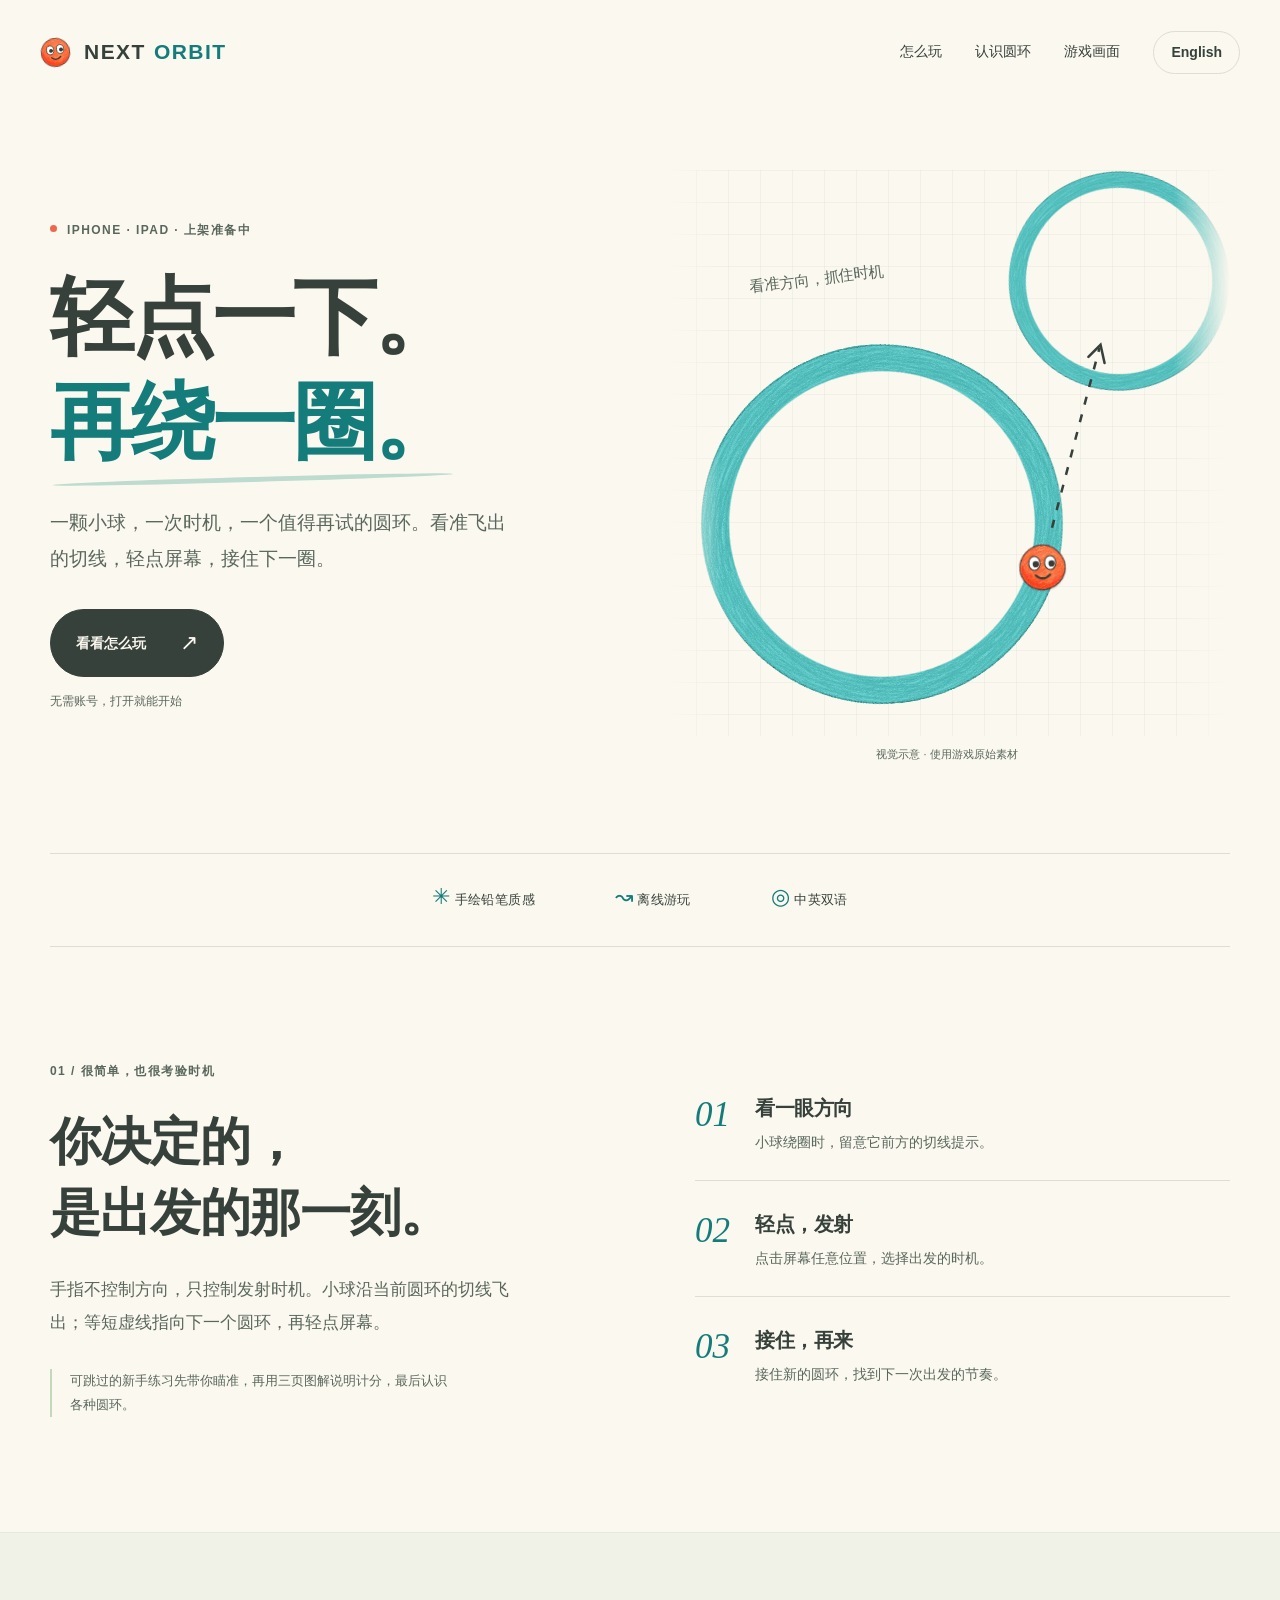
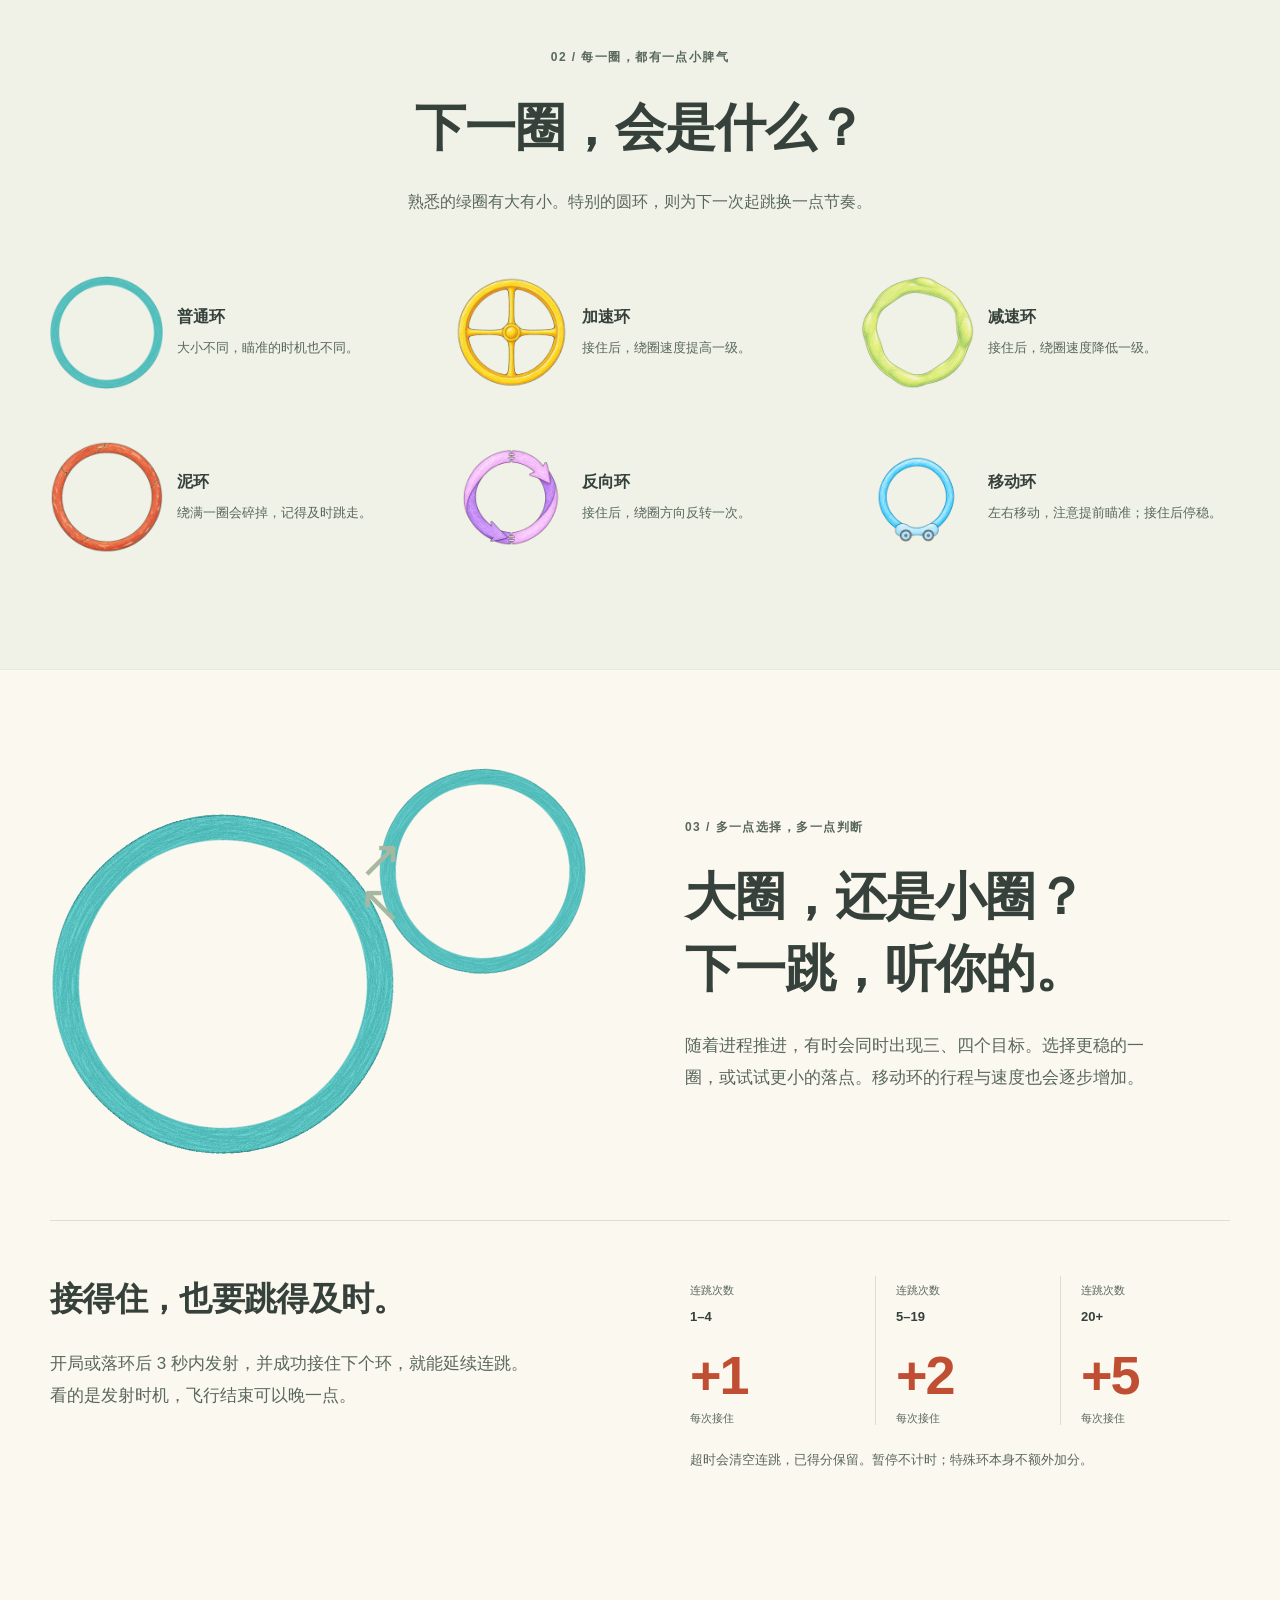
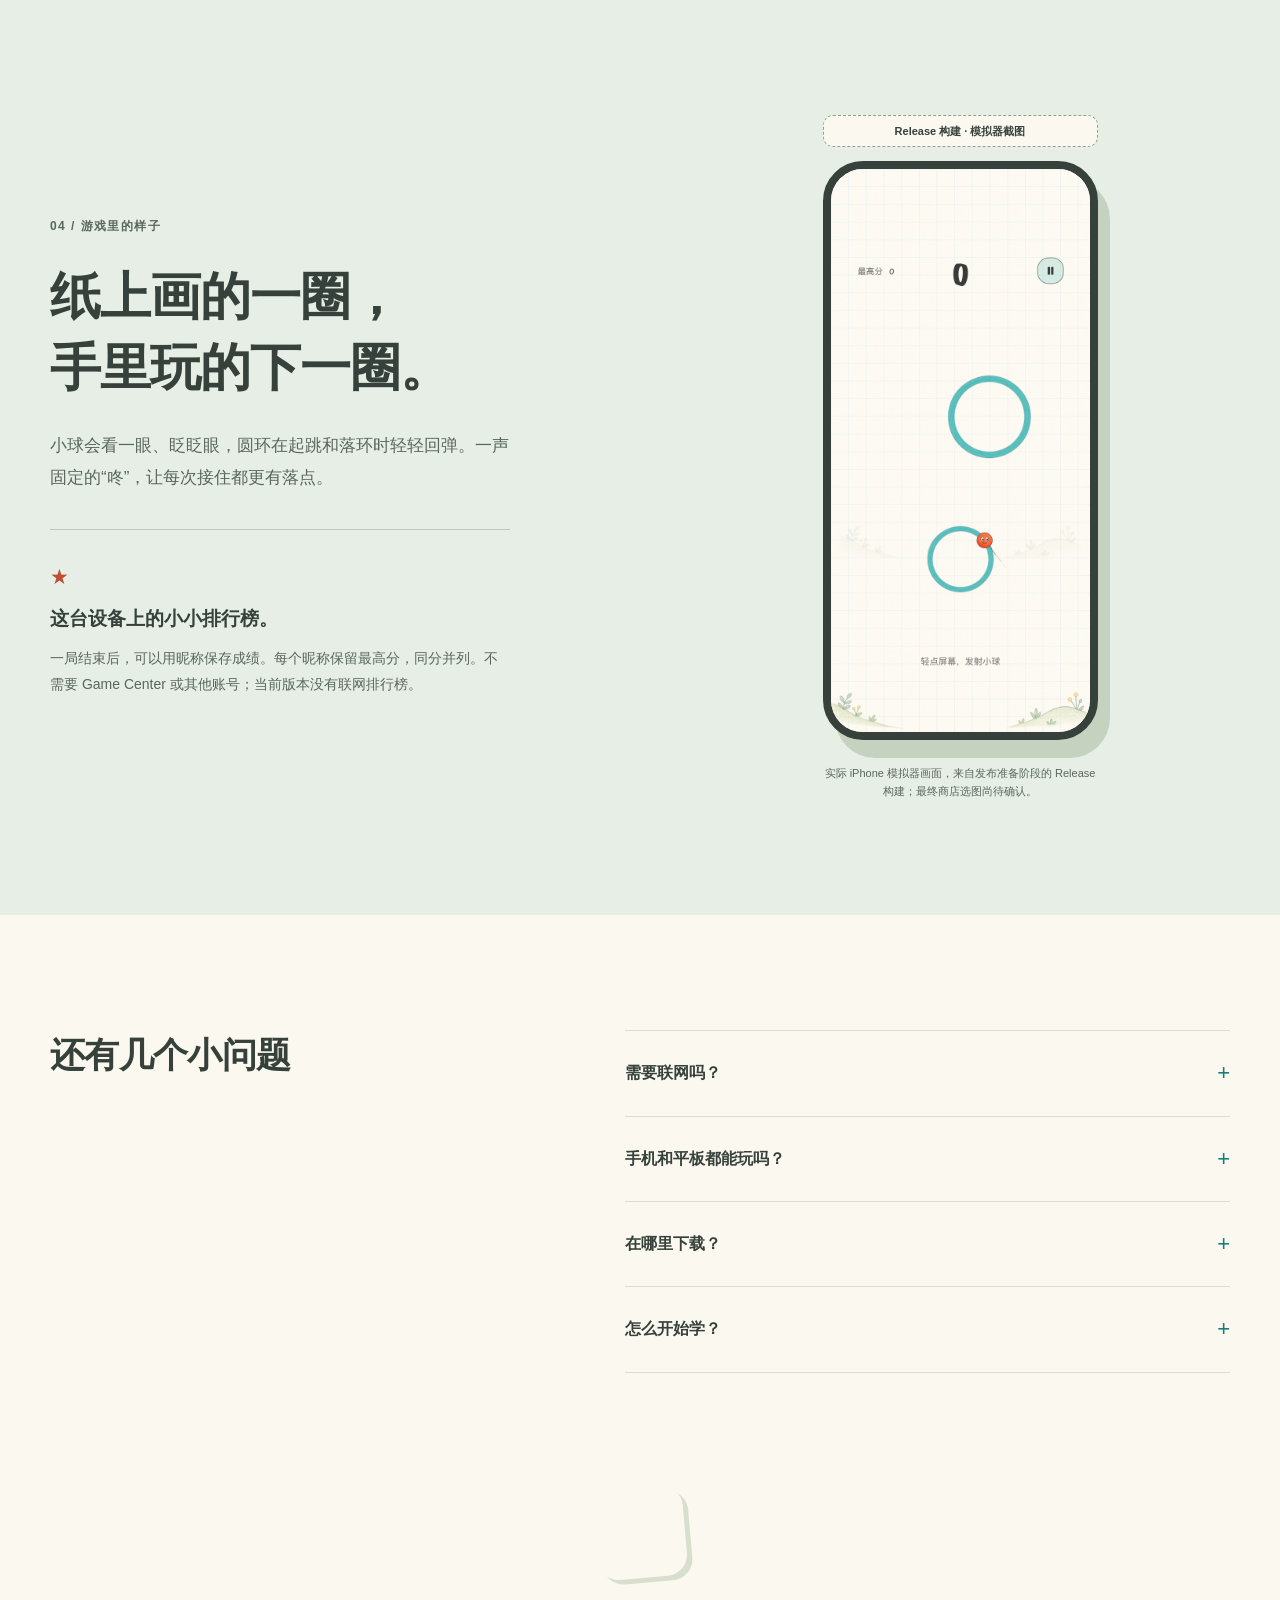
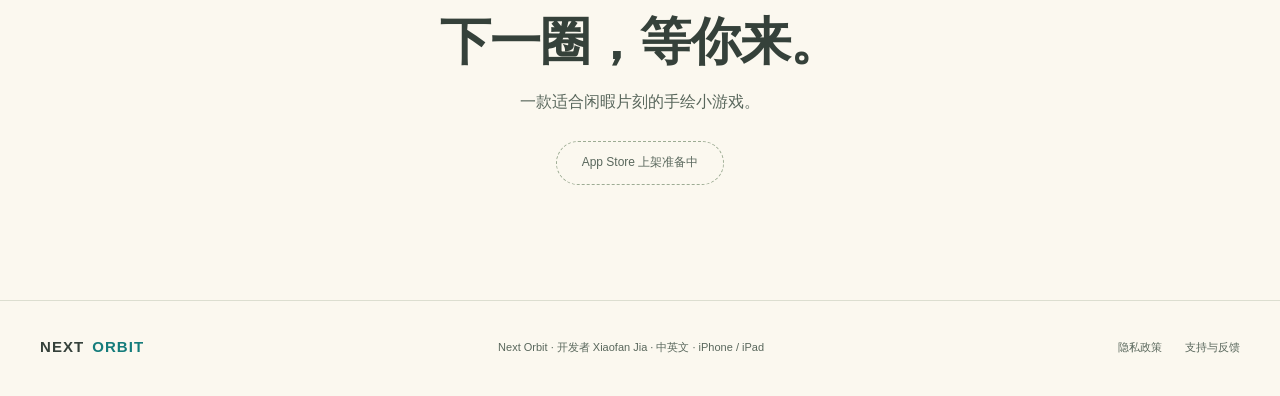
==== index.html @ 5561c043 "Publish Next Orbit website, privacy policy, and support" ====
<!doctype html><html lang="zh-Hans"><head><meta charset="utf-8"><meta name="viewport" content="width=device-width,initial-scale=1"><meta name="description" content="Next Orbit 是一款 iPhone 与 iPad 上的手绘圆环跳跃游戏。看准切线，轻点发射，挑战自己的本地纪录。"><meta name="color-scheme" content="light"><meta http-equiv="Content-Security-Policy" content="default-src 'self'; img-src 'self' data:; style-src 'self'; script-src 'self'; connect-src 'none'; object-src 'none'; base-uri 'none'; form-action 'none'"><title>Next Orbit · 轻点一下，再绕一圈</title><link rel="icon" href="assets/web/favicon.png"><link rel="stylesheet" href="style.css"><link rel="alternate" hreflang="zh-Hans" href="index.html"><link rel="alternate" hreflang="en" href="en.html"></head><body><a class="skip" href="#main">跳到正文</a><header class="site-header"><a class="brand" href="index.html" aria-label="Next Orbit"><span class="brand-dot"><img src="assets/web/ball-body.png" alt=""><img src="assets/face-calm.svg" alt=""></span>NEXT <span>ORBIT</span></a><nav aria-label="主导航"><a href="#how">怎么玩</a><a href="#rings">认识圆环</a><a href="#screens">游戏画面</a><a class="language" href="en.html" lang="en">English</a></nav></header><main id="main"><section class="hero wrap"><div class="hero-copy"><p class="eyebrow"><i></i>iPhone · iPad · 上架准备中</p><h1>轻点一下。<br><span>再绕一圈。</span></h1><p class="lead">一颗小球，一次时机，一个值得再试的圆环。看准飞出的切线，轻点屏幕，接住下一圈。</p><a class="button" href="#how">看看怎么玩<span aria-hidden="true">↗</span></a><p class="small-note">无需账号，打开就能开始</p></div><figure class="hero-art"><div class="hero-art-drawing"><img class="hero-ring" src="assets/web/ring-green.png" alt="" width="360" height="360"><img class="next-ring" src="assets/web/ring-green.png" alt="" width="220" height="220"><svg viewBox="0 0 560 560" aria-hidden="true"><path d="M384 354 L431 176" fill="none" stroke="#36413c" stroke-width="2.5" stroke-dasharray="8 10"/><path d="M420 185 L432 173 L436 191" fill="none" stroke="#36413c" stroke-width="2.5" stroke-linecap="round"/></svg><span class="hero-ball"><img src="assets/web/ball-body.png" alt=""><img src="assets/face-calm.svg" alt=""></span><span class="pencil-note">看准方向，抓住时机</span></div><figcaption>视觉示意 · 使用游戏原始素材</figcaption></figure></section><div class="trait-strip wrap"><span>✳ 手绘铅笔质感</span><span>↝ 离线游玩</span><span>◎ 中英双语</span></div><section id="how" class="how section wrap"><div><p class="eyebrow">01 / 很简单，也很考验时机</p><h2>你决定的，<br>是出发的那一刻。</h2><p class="body-copy">手指不控制方向，只控制发射时机。小球沿当前圆环的切线飞出；等短虚线指向下一个圆环，再轻点屏幕。</p><p class="muted">可跳过的新手练习先带你瞄准，再用三页图解说明计分，最后认识各种圆环。</p></div><ol class="steps"><li><span>01</span><div><h3>看一眼方向</h3><p>小球绕圈时，留意它前方的切线提示。</p></div></li><li><span>02</span><div><h3>轻点，发射</h3><p>点击屏幕任意位置，选择出发的时机。</p></div></li><li><span>03</span><div><h3>接住，再来</h3><p>接住新的圆环，找到下一次出发的节奏。</p></div></li></ol></section><section id="rings" class="rings section"><div class="wrap"><p class="eyebrow">02 / 每一圈，都有一点小脾气</p><h2>下一圈，会是什么？</h2><p class="section-intro">熟悉的绿圈有大有小。特别的圆环，则为下一次起跳换一点节奏。</p><div class="ring-grid"><article class="ring-card"><img src="assets/web/ring-green.png" alt="" width="150" height="150" loading="lazy"><div><h3>普通环</h3><p>大小不同，瞄准的时机也不同。</p></div></article><article class="ring-card"><img src="assets/web/ring-accelerate.png" alt="" width="150" height="150" loading="lazy"><div><h3>加速环</h3><p>接住后，绕圈速度提高一级。</p></div></article><article class="ring-card"><img src="assets/web/ring-slow.png" alt="" width="150" height="150" loading="lazy"><div><h3>减速环</h3><p>接住后，绕圈速度降低一级。</p></div></article><article class="ring-card"><img src="assets/web/ring-clay.png" alt="" width="150" height="150" loading="lazy"><div><h3>泥环</h3><p>绕满一圈会碎掉，记得及时跳走。</p></div></article><article class="ring-card"><img src="assets/web/ring-reverse.png" alt="" width="150" height="150" loading="lazy"><div><h3>反向环</h3><p>接住后，绕圈方向反转一次。</p></div></article><article class="ring-card"><img src="assets/web/ring-moving.png" alt="" width="150" height="150" loading="lazy"><div><h3>移动环</h3><p>左右移动，注意提前瞄准；接住后停稳。</p></div></article></div></div></section><section class="choices section wrap"><div class="choice-art" aria-hidden="true"><img class="choice-large" src="assets/web/ring-green.png" alt="" loading="lazy"><img class="choice-small" src="assets/web/ring-green.png" alt="" loading="lazy"><span class="choice-scribble">↗<br>↖</span></div><div><p class="eyebrow">03 / 多一点选择，多一点判断</p><h2>大圈，还是小圈？<br>下一跳，听你的。</h2><p class="body-copy">随着进程推进，有时会同时出现三、四个目标。选择更稳的一圈，或试试更小的落点。移动环的行程与速度也会逐步增加。</p></div></section><section class="score section wrap"><div><h2>接得住，也要跳得及时。</h2><p class="body-copy">开局或落环后 3 秒内发射，并成功接住下个环，就能延续连跳。看的是发射时机，飞行结束可以晚一点。</p></div><div><div class="score-table"><div><span>连跳次数<b class="combo-range">1–4</b></span><strong>+1<small>每次接住</small></strong></div><div><span>连跳次数<b class="combo-range">5–19</b></span><strong>+2<small>每次接住</small></strong></div><div><span>连跳次数<b class="combo-range">20+</b></span><strong>+5<small>每次接住</small></strong></div></div><p class="muted">超时会清空连跳，已得分保留。暂停不计时；特殊环本身不额外加分。</p></div></section><section id="screens" class="screens section"><div class="wrap screen-layout"><div class="screen-copy"><p class="eyebrow">04 / 游戏里的样子</p><h2>纸上画的一圈，<br>手里玩的下一圈。</h2><p class="body-copy">小球会看一眼、眨眨眼，圆环在起跳和落环时轻轻回弹。一声固定的“咚”，让每次接住都更有落点。</p><div class="local-note"><span aria-hidden="true">★</span><h3>这台设备上的小小排行榜。</h3><p>一局结束后，可以用昵称保存成绩。每个昵称保留最高分，同分并列。不需要 Game Center 或其他账号；当前版本没有联网排行榜。</p></div></div><figure class="phone"><span class="screenshot-status">Release 构建 · 模拟器截图</span><img src="assets/web/screen-game-zh-release.png" alt="Next Orbit Release 构建的实际 iPhone 模拟器游戏画面" width="600" height="1304" loading="lazy"><figcaption>实际 iPhone 模拟器画面，来自发布准备阶段的 Release 构建；最终商店选图尚待确认。</figcaption></figure></div></section><section class="faq section wrap"><h2>还有几个小问题</h2><div><details><summary>需要联网吗？<span aria-hidden="true">+</span></summary><p>游戏本身可以离线游玩。当前版本没有账号登录、联网成绩上传或云同步功能。</p></details><details><summary>手机和平板都能玩吗？<span aria-hidden="true">+</span></summary><p>当前支持 iOS / iPadOS 17 及以上的 iPhone 与 iPad。iPhone 使用竖屏，iPad 支持横竖屏。</p></details><details><summary>在哪里下载？<span aria-hidden="true">+</span></summary><p>我们正在准备 App Store 上架资料。正式下载地址确认后，会在这里提供；目前没有可用的 App Store 下载链接。</p></details><details><summary>怎么开始学？<span aria-hidden="true">+</span></summary><p>首次开始时有一个可跳过的小教程。之后也可以从菜单里的“玩法教学”重新打开，练习不会改动你的正式成绩。</p></details></div></section><section class="closing section wrap"><img src="assets/web/app-icon.png" alt="" width="90" height="90" loading="lazy"><h2>下一圈，等你来。</h2><p>一款适合闲暇片刻的手绘小游戏。</p><span class="release-status">App Store 上架准备中</span></section></main><footer><a class="brand" href="index.html">NEXT <span>ORBIT</span></a><p>Next Orbit · 开发者 Xiaofan Jia · 中英文 · iPhone / iPad</p><div><a href="privacy.html">隐私政策</a><a href="support.html">支持与反馈</a></div></footer></body></html>
---- style.css ----
:root{--paper:#fbf8ef;--ink:#35413a;--teal:#18a7a6;--orange:#ed6848;--line:#dcded0;--muted:#59675c;--teal-text:#147c7b;--orange-text:#c04e32;--gold:#eebc50;scroll-behavior:smooth;color-scheme:light}
*{box-sizing:border-box}body{margin:0;color:var(--ink);background:var(--paper);font-family:-apple-system,BlinkMacSystemFont,"Segoe UI","PingFang SC",sans-serif;line-height:1.65;-webkit-font-smoothing:antialiased}a{color:inherit;text-decoration:none}button,a,summary{-webkit-tap-highlight-color:transparent}img{display:block;max-width:100%;height:auto}a:focus-visible,summary:focus-visible{outline:3px solid var(--orange-text);outline-offset:6px}::selection{background:#bde5d7}.wrap{width:min(1180px,calc(100% - 80px));margin:auto}.site-header{height:105px;width:min(1280px,calc(100% - 80px));margin:auto;display:flex;align-items:center;justify-content:space-between;gap:24px}.brand{font-weight:850;letter-spacing:.07em;display:inline-flex;align-items:center;gap:8px;font-size:21px;white-space:nowrap}.brand>span:last-child{color:var(--teal-text)}.brand-dot{position:relative;width:31px;height:31px;margin-right:5px;transform:rotate(-8deg)}.brand-dot img{position:absolute;inset:0;width:100%;height:100%}nav{display:flex;align-items:center;gap:33px;font-size:14px;font-weight:550}nav>a:not(.language){padding:12px 0;border-bottom:1px solid transparent}nav>a:hover{color:#147c7b}nav>a:not(.language):hover{border-color:var(--teal-text)}.language{border:1px solid var(--line);padding:9px 17px;border-radius:30px}.skip{position:fixed;top:-90px;left:20px;padding:12px 22px;background:white;border:2px solid var(--ink);z-index:10}.skip:focus{top:12px}.hero{min-height:690px;display:grid;grid-template-columns:1.05fr 1fr;align-items:center;gap:20px;padding:65px 0 90px}.eyebrow{font-size:12px;font-weight:700;letter-spacing:.12em;color:var(--muted);margin:0 0 24px;text-transform:uppercase}.eyebrow i{display:inline-block;width:7px;height:7px;background:var(--orange);border-radius:50%;margin-right:10px;vertical-align:2px}h1,h2,h3,p{margin-top:0}h1{font-size:clamp(52px,6.6vw,88px);line-height:1.06;letter-spacing:-.055em;font-weight:760;margin-bottom:30px}h1 span{color:var(--teal-text);position:relative}h1 span:after{content:"";position:absolute;left:0;right:0;bottom:-7px;height:5px;background:#bddbce;transform:rotate(-1.6deg);border-radius:60%}html[lang=zh-Hans] h1{line-height:1.24;letter-spacing:-.035em}.lead{font-size:19px;line-height:1.9;color:var(--muted);max-width:470px;margin-bottom:32px}.button{display:inline-flex;gap:34px;align-items:center;justify-content:space-between;background:var(--ink);color:var(--paper);border:1px solid var(--ink);padding:15px 25px;border-radius:100px;font-size:14px;font-weight:650;min-height:53px;transition:background .2s,transform .2s}.button:hover{background:#196f65;transform:translateY(-2px)}.button span{font-size:22px;font-weight:400}.small-note{font-size:12px;color:var(--muted);margin:15px 0 0}.hero-art{position:relative;width:100%;aspect-ratio:1;margin:0;background-image:linear-gradient(#b9c5b526 1px,transparent 1px),linear-gradient(90deg,#b9c5b526 1px,transparent 1px);background-size:32px 32px;mask-image:linear-gradient(90deg,transparent,#000 10%,#000 90%,transparent)}.hero-ring{position:absolute;width:64.3%;left:6.25%;top:30.35%;transform:rotate(-9deg)}.next-ring{position:absolute;width:39.3%;left:60.7%;top:0;transform:rotate(12deg)}.hero-art svg{position:absolute;width:100%;height:100%;inset:0}.hero-ball{position:absolute;width:8.6%;left:62.5%;top:65.9%;transform:rotate(-3deg);filter:drop-shadow(0 2px 0 #36413c15)}.hero-ball img{position:absolute;inset:0;width:100%}.hero-ball:before{content:"";display:block;padding-top:100%}.pencil-note{position:absolute;left:15%;top:17%;font-family:"Chalkboard SE","Comic Sans MS",sans-serif;font-size:clamp(12px,1.2vw,16px);transform:rotate(-7deg);color:var(--muted)}figcaption{font-size:11px;color:var(--muted);line-height:1.6}.hero-art figcaption{position:absolute;bottom:0;left:0;right:0;text-align:center}.trait-strip{display:flex;justify-content:center;gap:80px;padding:25px 0 30px;border-top:1px solid var(--line);border-bottom:1px solid var(--line);font-size:13px;letter-spacing:.03em}.trait-strip span:first-letter{color:var(--teal-text);font-size:22px}.section{padding-top:115px;padding-bottom:115px}h2{font-size:clamp(32px,4vw,51px);line-height:1.2;letter-spacing:-.04em;font-weight:700;margin-bottom:26px}html[lang=zh-Hans] h2{line-height:1.4;letter-spacing:-.02em}.body-copy{font-size:17px;color:var(--muted);max-width:480px;line-height:1.9}.muted{font-size:13px;color:var(--muted);line-height:1.85}.how{display:grid;grid-template-columns:1fr 1fr;gap:110px;align-items:center}.how .muted{max-width:400px;border-left:2px solid #c4d8bc;padding-left:18px;margin:30px 0 0}.steps{list-style:none;padding:0;margin:0;display:grid;gap:27px}.steps li{display:flex;gap:25px;padding-bottom:26px;border-bottom:1px solid var(--line)}.steps li:last-child{padding-bottom:0;border:0}.steps li>span{font-family:Georgia,serif;color:var(--teal-text);font-size:35px;line-height:1.3;font-style:italic}.steps h3{font-size:20px;letter-spacing:-.02em;margin:0 0 6px}.steps p{font-size:14px;color:var(--muted);margin:0}.rings{background:#f0f2e8;border-top:1px solid #e6e9dd;border-bottom:1px solid #e6e9dd}.rings h2,.rings>.wrap>.eyebrow,.section-intro{text-align:center}.section-intro{font-size:16px;color:var(--muted);margin-bottom:60px}.ring-grid{display:grid;grid-template-columns:repeat(3,1fr);gap:52px 36px}.ring-card{display:flex;align-items:center;gap:14px}.ring-card img{width:113px;flex-shrink:0;aspect-ratio:1;object-fit:contain}.ring-card h3{font-size:16px;margin:0 0 7px}.ring-card p{font-size:13px;line-height:1.75;color:var(--muted);margin:0}.choices{display:grid;grid-template-columns:1fr 1fr;gap:90px;align-items:center;padding-bottom:75px}.choice-art{position:relative;min-height:360px;transform:rotate(-6deg)}.choice-large{position:absolute;left:0;bottom:0;width:63%}.choice-small{position:absolute;right:0;top:0;width:38%;transform:rotate(10deg)}.choice-scribble{position:absolute;right:34%;top:16%;font-family:Georgia,serif;font-size:53px;line-height:.85;transform:rotate(6deg);color:#a8b8a0}.score{display:grid;grid-template-columns:1fr 1fr;gap:100px;padding-top:55px;border-top:1px solid var(--line)}.score h2{font-size:33px}.score-table{display:grid;grid-template-columns:repeat(3,1fr);gap:15px;margin-bottom:23px}.score-table>div{border-left:1px solid var(--line);padding-left:20px}.score-table>div:first-child{border-left:0;padding-left:0}.score-table span{font-size:11px;color:var(--muted);white-space:nowrap}.score-table strong{display:block;font-size:54px;line-height:1.3;font-weight:600;color:var(--orange-text);letter-spacing:-.04em;margin-top:13px}.score-table small{display:block;font-size:11px;color:var(--muted);font-weight:400;letter-spacing:0}.screens{background:#e6eee5}.screen-layout{display:grid;grid-template-columns:1fr 1fr;gap:100px;align-items:center}.screen-copy{max-width:460px}.phone{width:275px;margin:0 auto;position:relative}.phone>img{border:8px solid #35413a;border-radius:40px;background:var(--paper);box-shadow:12px 18px 0 #c4d2bf}.phone figcaption{margin-top:25px;max-width:300px;text-align:center}.local-note{margin-top:35px;border-top:1px solid #bbcbb8;padding-top:30px}.local-note>span{color:var(--orange-text);font-size:21px}.local-note h3{font-size:19px;margin:8px 0 12px}.local-note p{color:var(--muted);font-size:14px;line-height:1.85;margin:0}.faq{display:grid;grid-template-columns:.9fr 1.1fr;gap:80px}.faq h2{font-size:35px}.faq details{border-bottom:1px solid var(--line);padding:17px 0}.faq details:first-child{border-top:1px solid var(--line)}summary{list-style:none;cursor:pointer;display:flex;justify-content:space-between;gap:24px;align-items:center;font-size:16px;font-weight:600;padding:7px 0;min-height:44px}summary::-webkit-details-marker{display:none}summary span{font-size:22px;color:var(--teal-text);font-weight:350}details[open] summary span{transform:rotate(45deg)}details p{font-size:14px;color:var(--muted);line-height:1.9;max-width:500px;margin:14px 30px 5px 0}.closing{text-align:center;padding-top:0}.closing>img{margin:0 auto 28px;border-radius:21px;transform:rotate(-5deg);box-shadow:5px 5px 0 #d9dfcf}.closing h2{margin-bottom:12px}.closing p{color:var(--muted);font-size:16px}.release-status{display:inline-block;border:1px dashed #9dac94;border-radius:40px;padding:11px 25px;font-size:12px;color:var(--muted);margin-top:10px}footer{border-top:1px solid var(--line);padding:34px 40px 36px;width:min(1280px,100%);margin:auto;display:flex;align-items:center;gap:24px;justify-content:space-between}footer .brand{font-size:15px}footer p,footer a:not(.brand){font-size:11px;color:var(--muted);margin:0}footer>div{display:flex;gap:23px}footer a:hover{text-decoration:underline}.legal{max-width:820px;padding:70px 0 110px}.legal h1{font-size:clamp(40px,5vw,64px);line-height:1.25}.legal .lead{max-width:700px}.draft-label{font-size:11px;letter-spacing:.05em;color:#845b21;background:#fae7b8;display:inline-block;padding:7px 12px;border-radius:6px;margin-bottom:25px}.pending{padding:18px 22px;border-left:3px solid var(--gold);background:#f5f0df;font-size:13px;line-height:1.9;margin:30px 0 44px}.pending p{margin:4px 0}.legal section{margin-bottom:33px}.legal h2{font-size:22px;letter-spacing:-.02em;margin-bottom:12px}.legal section p{font-size:15px;line-height:1.95;color:var(--muted)}.quiet{background:transparent;color:var(--ink)}.quiet:hover{color:white}
@media(min-width:1600px){.hero{padding-top:90px;padding-bottom:115px}}
@media(max-width:1000px){.wrap{width:calc(100% - 56px)}.site-header{width:calc(100% - 56px)}nav{gap:21px}.hero{min-height:600px;gap:10px;padding:60px 0 75px}h1{font-size:64px}.lead{font-size:17px}.how,.choices,.score,.screen-layout{gap:50px}.ring-grid{gap:38px 22px}.ring-card{flex-direction:column;align-items:flex-start}.ring-card img{width:110px}.section{padding-top:85px;padding-bottom:85px}.faq{gap:50px}.choices{padding-bottom:55px}.score{padding-top:50px}.score-table span{white-space:normal}.score-table strong{font-size:46px}footer{flex-wrap:wrap;gap:18px}.closing{padding-top:0}}
@media(max-width:700px){.wrap,.site-header{width:calc(100% - 40px)}.site-header{height:82px}.brand{font-size:17px;gap:5px}.brand-dot{width:28px;height:28px;margin-right:3px}nav>a:not(.language){display:none}.language{font-size:12px;padding:8px 13px;min-height:40px;display:inline-flex;align-items:center}.hero{grid-template-columns:1fr;min-height:0;padding:46px 0 32px;gap:18px}.hero-copy{max-width:520px}.eyebrow{font-size:10px;margin-bottom:20px;letter-spacing:.08em}h1{font-size:clamp(50px,12vw,72px);margin-bottom:25px}.lead{font-size:16px;line-height:1.85;max-width:400px;margin-bottom:26px}.hero-art{width:min(440px,100%);margin:8px auto 0;aspect-ratio:1.04}.hero-art figcaption{font-size:10px}.pencil-note{font-size:12px}.button{font-size:13px;padding:13px 22px}.small-note{font-size:11px}.trait-strip{gap:0;justify-content:space-between;padding:19px 0 20px;font-size:10px}.trait-strip span:first-letter{font-size:17px}.section{padding-top:66px;padding-bottom:66px}h2{font-size:34px}.how,.choices,.score,.screen-layout,.faq{grid-template-columns:1fr;gap:34px}.how{gap:35px}.body-copy{font-size:16px}.how .muted{margin-top:20px}.steps{gap:22px}.steps li{padding-bottom:21px}.steps h3{font-size:18px}.steps p{font-size:13px}.section-intro{font-size:14px;margin-bottom:36px}.ring-grid{grid-template-columns:1fr 1fr;gap:34px 23px}.ring-card{gap:8px}.ring-card img{width:98px}.ring-card h3{font-size:15px}.ring-card p{font-size:12px}.choices{padding-bottom:48px;gap:30px}.choice-art{min-height:285px;max-width:390px;width:100%;margin:auto}.choice-art .choice-large{width:63%}.choices>div:last-child{grid-row:1}.choice-scribble{font-size:42px}.score{padding-top:44px;gap:28px}.score h2{font-size:29px}.score-table strong{font-size:49px}.score-table span{font-size:10px}.score-table>div{padding-left:14px}.screens .screen-layout{gap:45px}.phone{width:255px;max-width:83%}.phone>img{border-width:7px;border-radius:36px;box-shadow:9px 13px 0 #c4d2bf}.local-note{margin-top:28px;padding-top:22px}.local-note h3{font-size:17px}.faq{gap:25px}.faq h2{font-size:30px}.closing{padding-top:0}.closing h2{font-size:30px}.closing>img{width:76px;height:76px}footer{padding:25px 20px;display:grid;gap:16px;justify-items:start}.legal{padding-top:45px;padding-bottom:70px}.legal h1{font-size:39px}.legal h2{font-size:21px}.legal .lead{font-size:16px}.pending{font-size:12px;padding:15px 17px}.legal section p{font-size:14px}.legal nav{gap:10px}}
@media(prefers-reduced-motion:reduce){:root{scroll-behavior:auto}*,*:before,*:after{transition:none!important;animation:none!important}.button:hover{transform:none}}
/* Separate the art and its caption without distorting the tangent diagram. */
.hero-art{aspect-ratio:auto;background:none;mask-image:none}
.hero-art-drawing{position:relative;width:100%;aspect-ratio:1;background-image:linear-gradient(#b9c5b526 1px,transparent 1px),linear-gradient(90deg,#b9c5b526 1px,transparent 1px);background-size:32px 32px;mask-image:linear-gradient(90deg,transparent,#000 10%,#000 90%,transparent)}
.hero-art figcaption{position:static;margin-top:10px;text-align:center}
.screenshot-status{display:block;text-align:center;font-size:11px;font-weight:650;line-height:1.5;color:var(--ink);margin:0 0 14px;padding:7px 10px;border:1px dashed #8ba18b;border-radius:10px;background:#fbf8ef}
@media(max-width:700px){.language{min-height:44px}}
/* Reflow enlarged text instead of hiding it beyond a fixed row or column. */
.site-header{height:auto;min-height:105px;padding-block:22px;flex-wrap:wrap}
.site-header nav{flex-wrap:wrap;max-width:100%}
.brand{max-width:100%;flex-wrap:wrap;white-space:normal;min-width:0}
.brand-dot{flex-shrink:0}
.hero>* , .how>* , .choices>* , .score>* , .screen-layout>* , .faq>*{min-width:0}
.button{max-width:100%;gap:clamp(8px,3vw,34px);white-space:normal}
.button>span{flex-shrink:0}
.score-table{grid-template-columns:repeat(auto-fit,minmax(min(100%,5rem),1fr))}
.ring-card,.ring-card>div{min-width:0}
.ring-card h3,.ring-card p,.trait-strip span{overflow-wrap:anywhere}
.trait-strip span{min-width:0}
footer>div{flex-wrap:wrap;gap:12px 23px}
@media(max-width:700px){.site-header{min-height:82px;padding-block:18px}.ring-grid{grid-template-columns:repeat(auto-fit,minmax(min(100%,8rem),1fr))}}

.score-table .combo-range{display:block;white-space:nowrap;font-size:13px;font-weight:650;color:var(--ink);margin-top:4px}

/* Bound the underline to its text block; do not mask layout overflow. */
h1 span{display:inline-block;max-width:100%}h1 span:after{left:2px;right:2px}
/* Limit only decorative image canvases; page text and controls stay unclipped. */
.hero-art-drawing,.choice-art{overflow:clip}
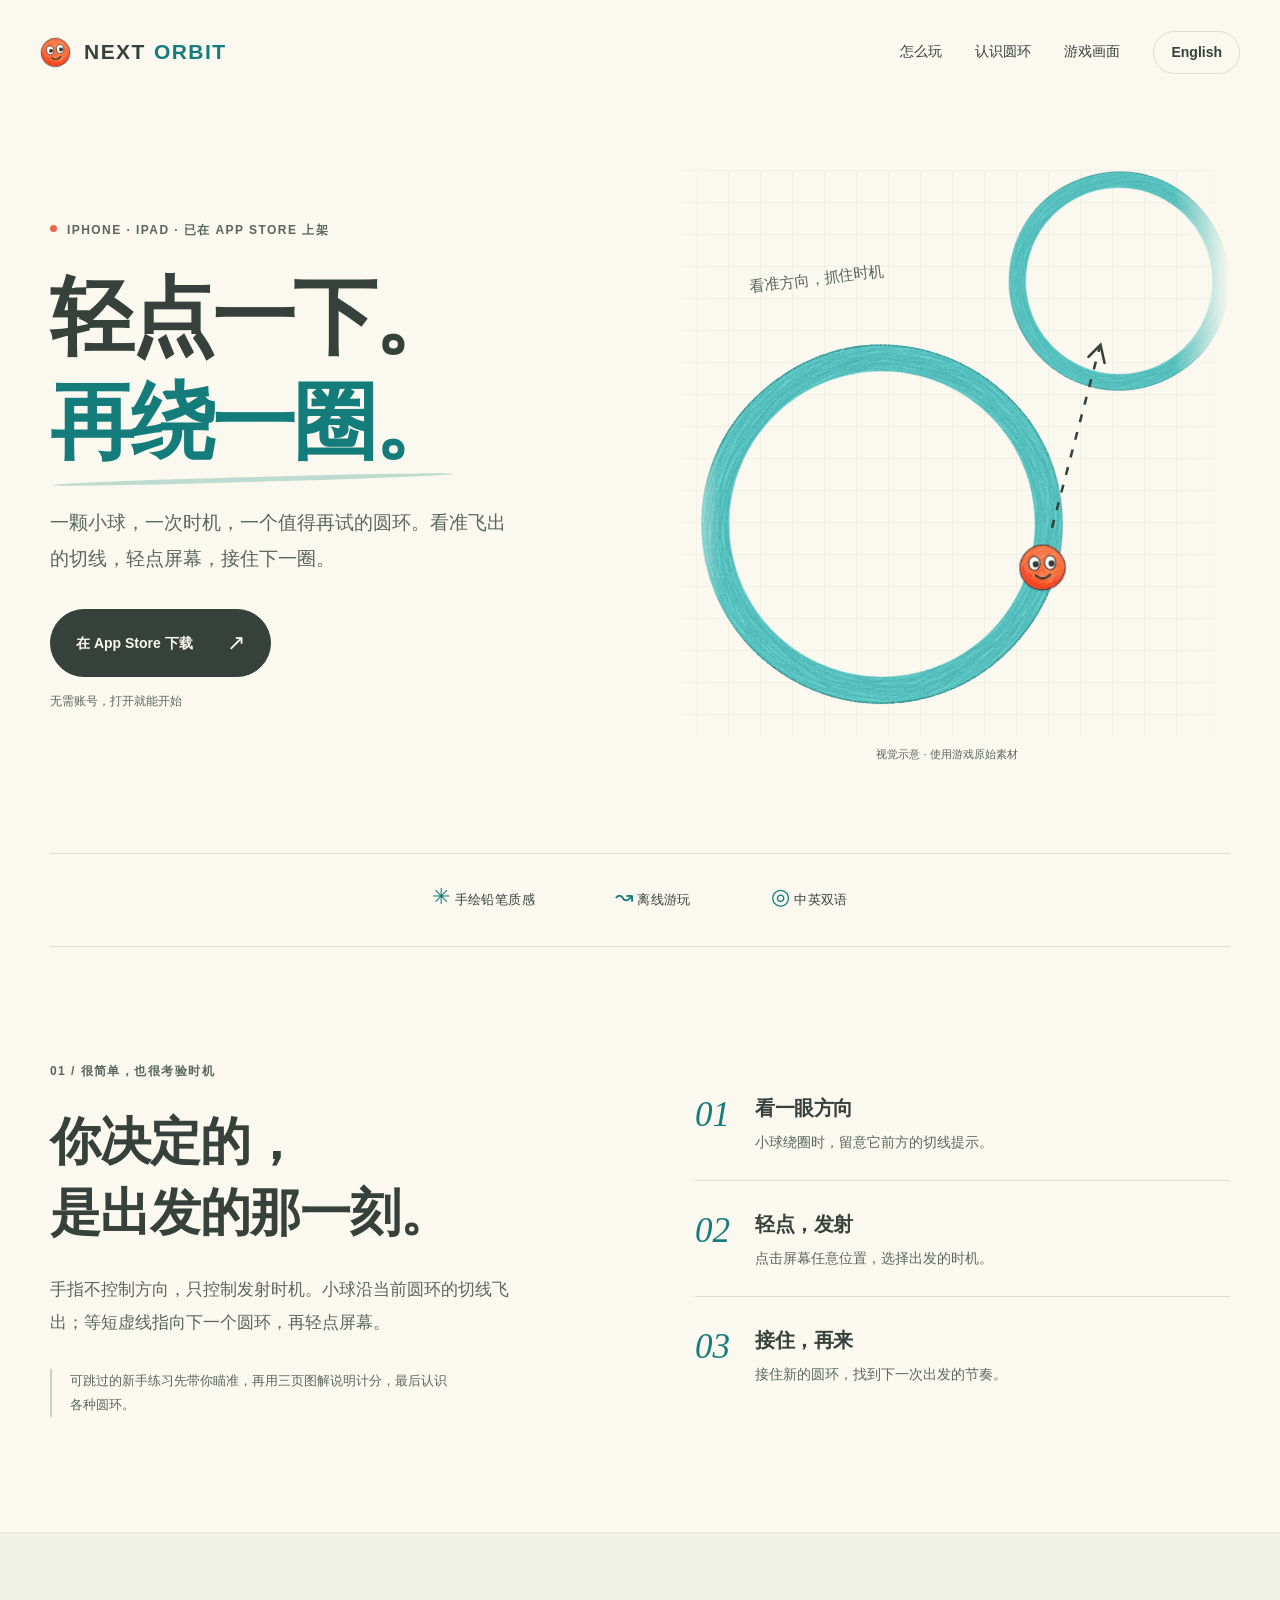
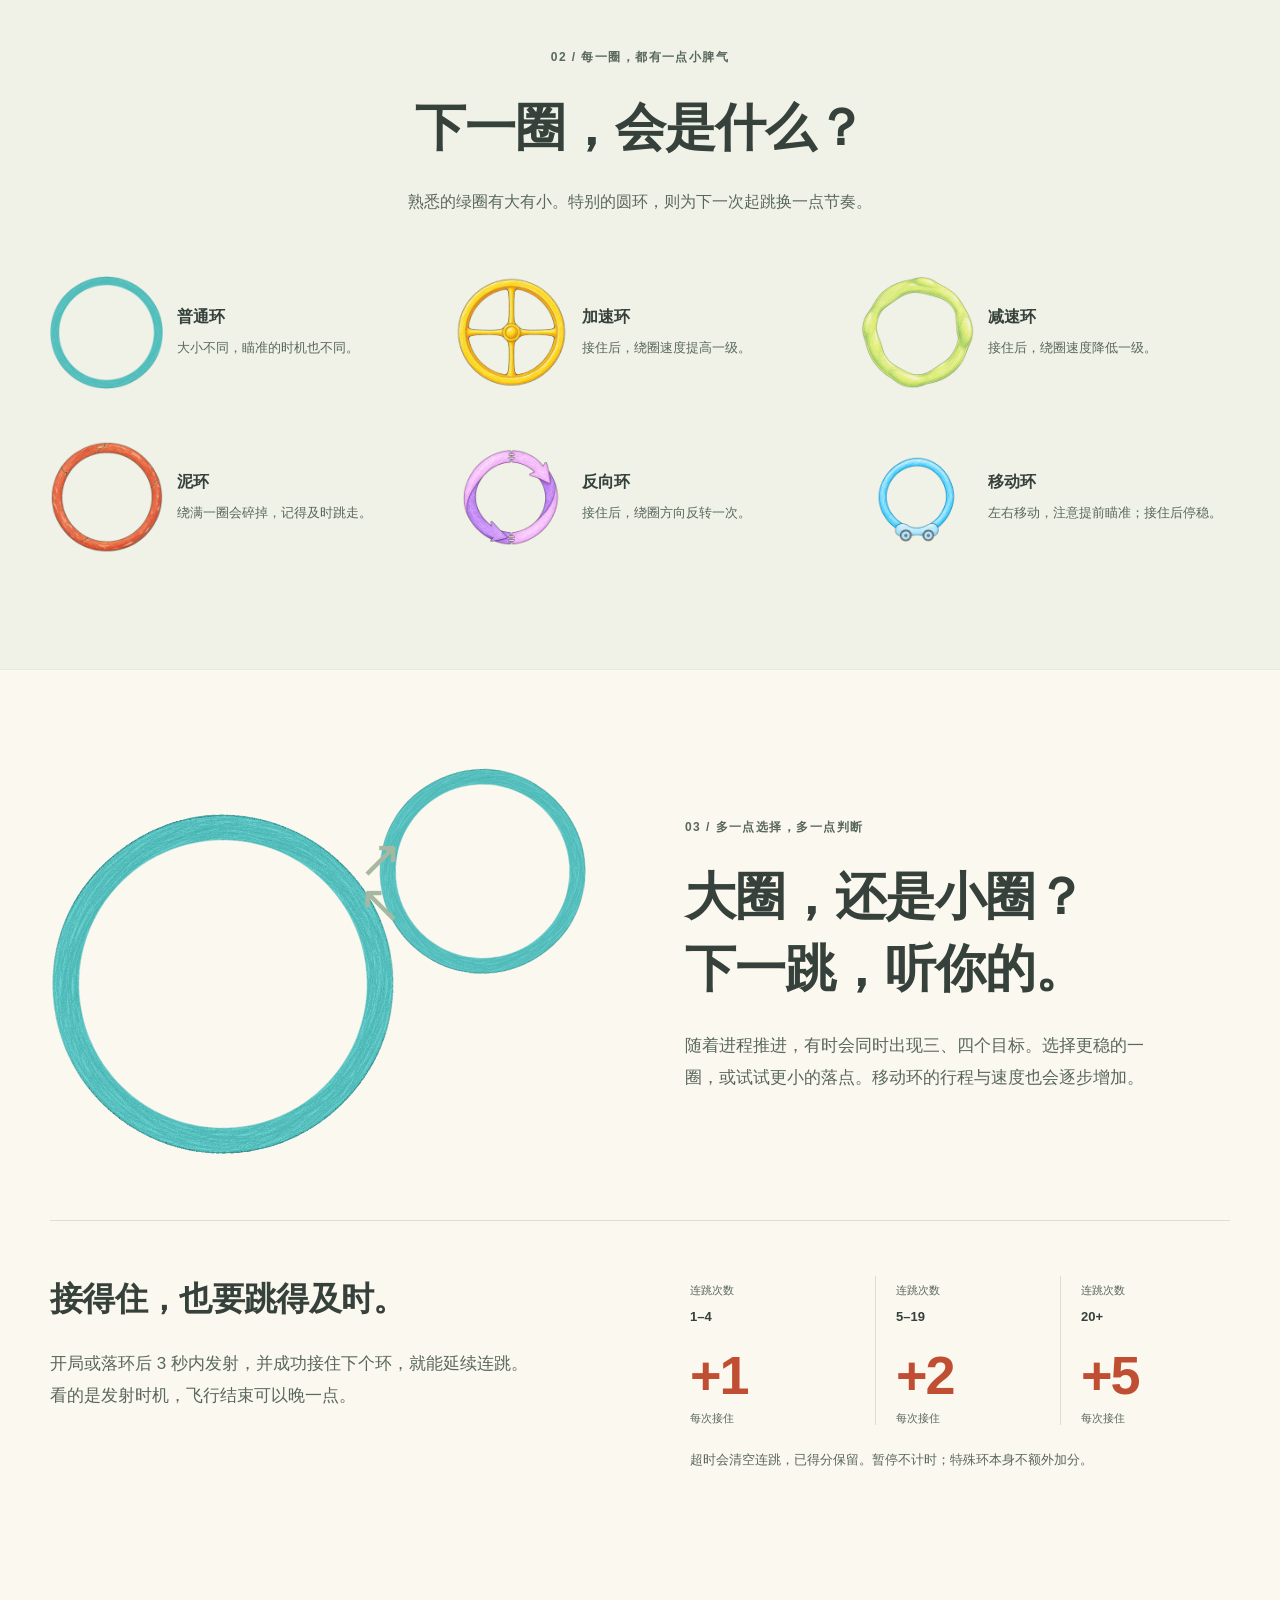
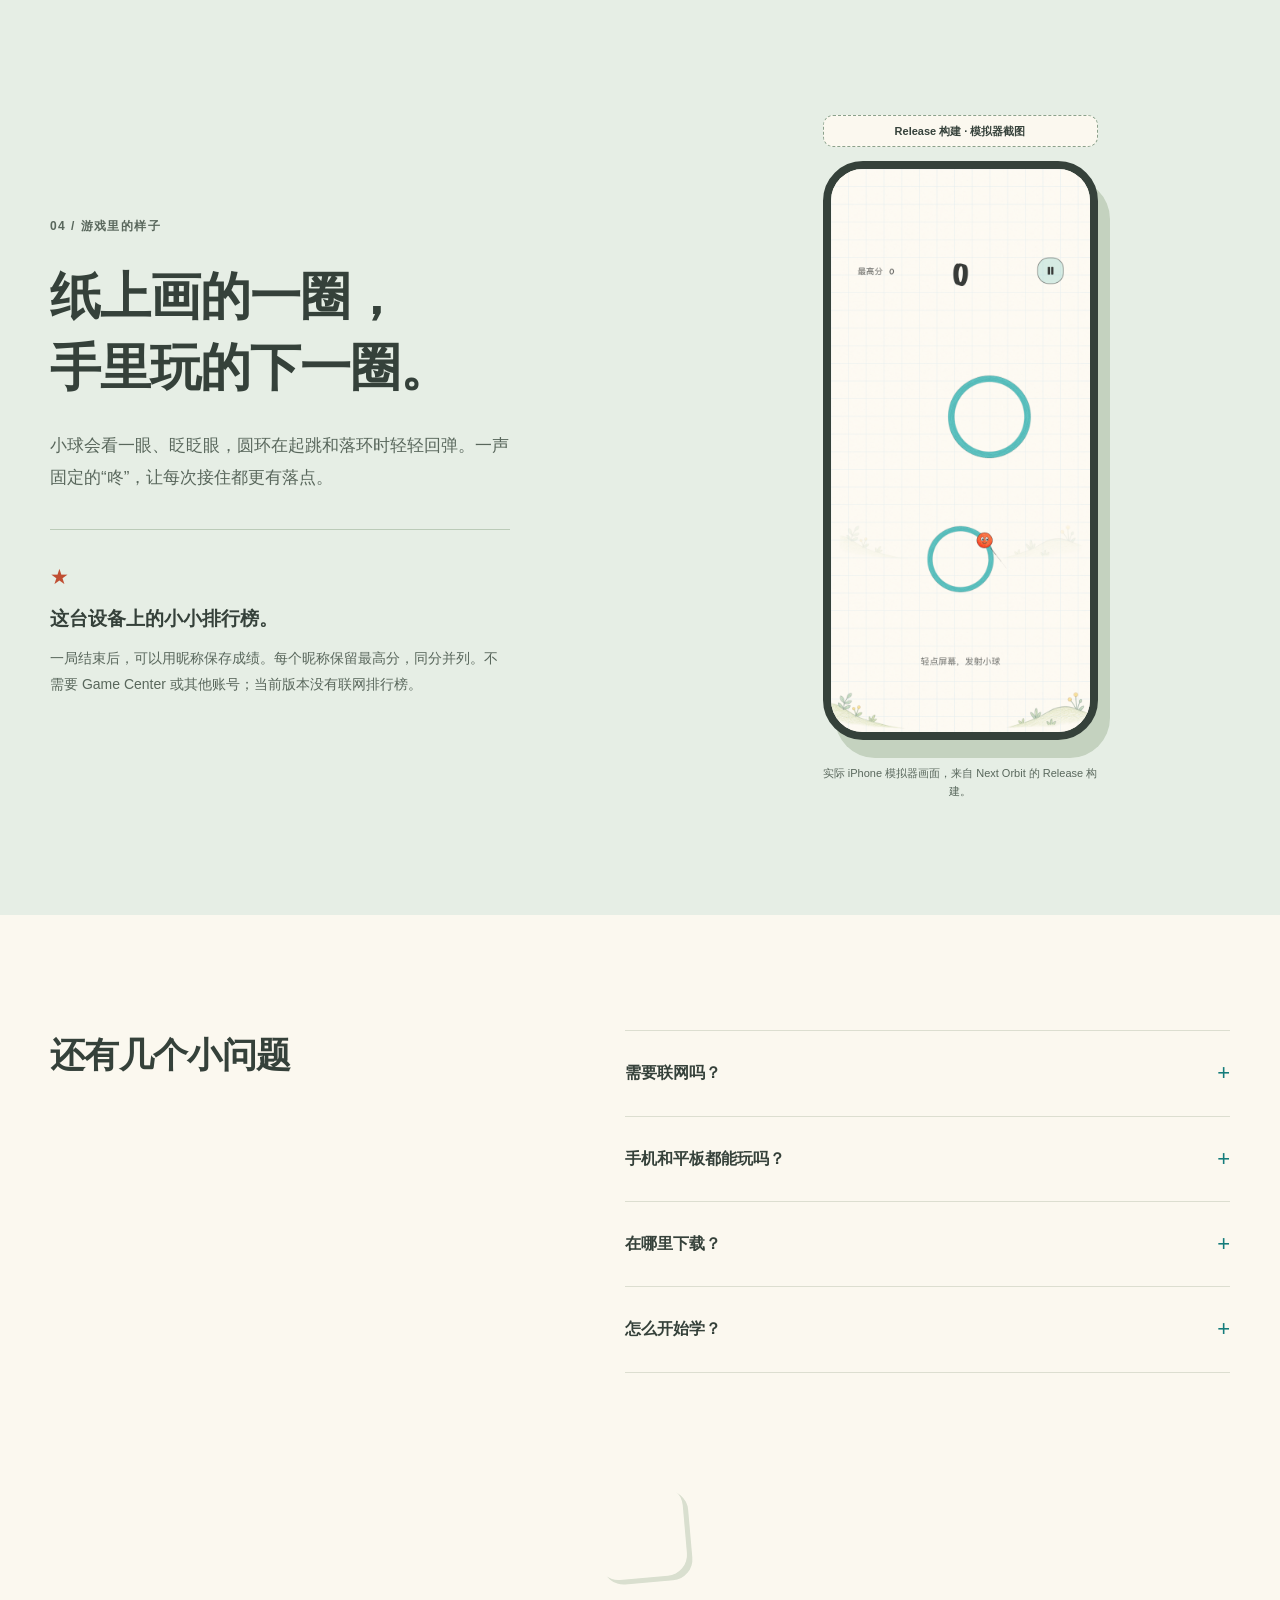
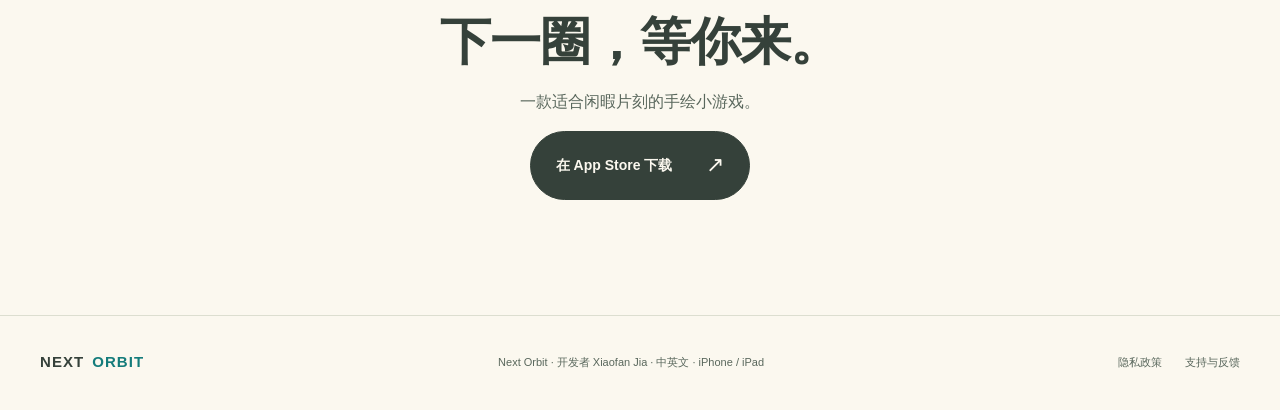
==== commit 8c06f9c1: "Update bilingual website for App Store release" ====
--- a/index.html
+++ b/index.html
@@ -1 +1 @@
-<!doctype html><html lang="zh-Hans"><head><meta charset="utf-8"><meta name="viewport" content="width=device-width,initial-scale=1"><meta name="description" content="Next Orbit 是一款 iPhone 与 iPad 上的手绘圆环跳跃游戏。看准切线，轻点发射，挑战自己的本地纪录。"><meta name="color-scheme" content="light"><meta http-equiv="Content-Security-Policy" content="default-src 'self'; img-src 'self' data:; style-src 'self'; script-src 'self'; connect-src 'none'; object-src 'none'; base-uri 'none'; form-action 'none'"><title>Next Orbit · 轻点一下，再绕一圈</title><link rel="icon" href="assets/web/favicon.png"><link rel="stylesheet" href="style.css"><link rel="alternate" hreflang="zh-Hans" href="index.html"><link rel="alternate" hreflang="en" href="en.html"></head><body><a class="skip" href="#main">跳到正文</a><header class="site-header"><a class="brand" href="index.html" aria-label="Next Orbit"><span class="brand-dot"><img src="assets/web/ball-body.png" alt=""><img src="assets/face-calm.svg" alt=""></span>NEXT <span>ORBIT</span></a><nav aria-label="主导航"><a href="#how">怎么玩</a><a href="#rings">认识圆环</a><a href="#screens">游戏画面</a><a class="language" href="en.html" lang="en">English</a></nav></header><main id="main"><section class="hero wrap"><div class="hero-copy"><p class="eyebrow"><i></i>iPhone · iPad · 上架准备中</p><h1>轻点一下。<br><span>再绕一圈。</span></h1><p class="lead">一颗小球，一次时机，一个值得再试的圆环。看准飞出的切线，轻点屏幕，接住下一圈。</p><a class="button" href="#how">看看怎么玩<span aria-hidden="true">↗</span></a><p class="small-note">无需账号，打开就能开始</p></div><figure class="hero-art"><div class="hero-art-drawing"><img class="hero-ring" src="assets/web/ring-green.png" alt="" width="360" height="360"><img class="next-ring" src="assets/web/ring-green.png" alt="" width="220" height="220"><svg viewBox="0 0 560 560" aria-hidden="true"><path d="M384 354 L431 176" fill="none" stroke="#36413c" stroke-width="2.5" stroke-dasharray="8 10"/><path d="M420 185 L432 173 L436 191" fill="none" stroke="#36413c" stroke-width="2.5" stroke-linecap="round"/></svg><span class="hero-ball"><img src="assets/web/ball-body.png" alt=""><img src="assets/face-calm.svg" alt=""></span><span class="pencil-note">看准方向，抓住时机</span></div><figcaption>视觉示意 · 使用游戏原始素材</figcaption></figure></section><div class="trait-strip wrap"><span>✳ 手绘铅笔质感</span><span>↝ 离线游玩</span><span>◎ 中英双语</span></div><section id="how" class="how section wrap"><div><p class="eyebrow">01 / 很简单，也很考验时机</p><h2>你决定的，<br>是出发的那一刻。</h2><p class="body-copy">手指不控制方向，只控制发射时机。小球沿当前圆环的切线飞出；等短虚线指向下一个圆环，再轻点屏幕。</p><p class="muted">可跳过的新手练习先带你瞄准，再用三页图解说明计分，最后认识各种圆环。</p></div><ol class="steps"><li><span>01</span><div><h3>看一眼方向</h3><p>小球绕圈时，留意它前方的切线提示。</p></div></li><li><span>02</span><div><h3>轻点，发射</h3><p>点击屏幕任意位置，选择出发的时机。</p></div></li><li><span>03</span><div><h3>接住，再来</h3><p>接住新的圆环，找到下一次出发的节奏。</p></div></li></ol></section><section id="rings" class="rings section"><div class="wrap"><p class="eyebrow">02 / 每一圈，都有一点小脾气</p><h2>下一圈，会是什么？</h2><p class="section-intro">熟悉的绿圈有大有小。特别的圆环，则为下一次起跳换一点节奏。</p><div class="ring-grid"><article class="ring-card"><img src="assets/web/ring-green.png" alt="" width="150" height="150" loading="lazy"><div><h3>普通环</h3><p>大小不同，瞄准的时机也不同。</p></div></article><article class="ring-card"><img src="assets/web/ring-accelerate.png" alt="" width="150" height="150" loading="lazy"><div><h3>加速环</h3><p>接住后，绕圈速度提高一级。</p></div></article><article class="ring-card"><img src="assets/web/ring-slow.png" alt="" width="150" height="150" loading="lazy"><div><h3>减速环</h3><p>接住后，绕圈速度降低一级。</p></div></article><article class="ring-card"><img src="assets/web/ring-clay.png" alt="" width="150" height="150" loading="lazy"><div><h3>泥环</h3><p>绕满一圈会碎掉，记得及时跳走。</p></div></article><article class="ring-card"><img src="assets/web/ring-reverse.png" alt="" width="150" height="150" loading="lazy"><div><h3>反向环</h3><p>接住后，绕圈方向反转一次。</p></div></article><article class="ring-card"><img src="assets/web/ring-moving.png" alt="" width="150" height="150" loading="lazy"><div><h3>移动环</h3><p>左右移动，注意提前瞄准；接住后停稳。</p></div></article></div></div></section><section class="choices section wrap"><div class="choice-art" aria-hidden="true"><img class="choice-large" src="assets/web/ring-green.png" alt="" loading="lazy"><img class="choice-small" src="assets/web/ring-green.png" alt="" loading="lazy"><span class="choice-scribble">↗<br>↖</span></div><div><p class="eyebrow">03 / 多一点选择，多一点判断</p><h2>大圈，还是小圈？<br>下一跳，听你的。</h2><p class="body-copy">随着进程推进，有时会同时出现三、四个目标。选择更稳的一圈，或试试更小的落点。移动环的行程与速度也会逐步增加。</p></div></section><section class="score section wrap"><div><h2>接得住，也要跳得及时。</h2><p class="body-copy">开局或落环后 3 秒内发射，并成功接住下个环，就能延续连跳。看的是发射时机，飞行结束可以晚一点。</p></div><div><div class="score-table"><div><span>连跳次数<b class="combo-range">1–4</b></span><strong>+1<small>每次接住</small></strong></div><div><span>连跳次数<b class="combo-range">5–19</b></span><strong>+2<small>每次接住</small></strong></div><div><span>连跳次数<b class="combo-range">20+</b></span><strong>+5<small>每次接住</small></strong></div></div><p class="muted">超时会清空连跳，已得分保留。暂停不计时；特殊环本身不额外加分。</p></div></section><section id="screens" class="screens section"><div class="wrap screen-layout"><div class="screen-copy"><p class="eyebrow">04 / 游戏里的样子</p><h2>纸上画的一圈，<br>手里玩的下一圈。</h2><p class="body-copy">小球会看一眼、眨眨眼，圆环在起跳和落环时轻轻回弹。一声固定的“咚”，让每次接住都更有落点。</p><div class="local-note"><span aria-hidden="true">★</span><h3>这台设备上的小小排行榜。</h3><p>一局结束后，可以用昵称保存成绩。每个昵称保留最高分，同分并列。不需要 Game Center 或其他账号；当前版本没有联网排行榜。</p></div></div><figure class="phone"><span class="screenshot-status">Release 构建 · 模拟器截图</span><img src="assets/web/screen-game-zh-release.png" alt="Next Orbit Release 构建的实际 iPhone 模拟器游戏画面" width="600" height="1304" loading="lazy"><figcaption>实际 iPhone 模拟器画面，来自发布准备阶段的 Release 构建；最终商店选图尚待确认。</figcaption></figure></div></section><section class="faq section wrap"><h2>还有几个小问题</h2><div><details><summary>需要联网吗？<span aria-hidden="true">+</span></summary><p>游戏本身可以离线游玩。当前版本没有账号登录、联网成绩上传或云同步功能。</p></details><details><summary>手机和平板都能玩吗？<span aria-hidden="true">+</span></summary><p>当前支持 iOS / iPadOS 17 及以上的 iPhone 与 iPad。iPhone 使用竖屏，iPad 支持横竖屏。</p></details><details><summary>在哪里下载？<span aria-hidden="true">+</span></summary><p>我们正在准备 App Store 上架资料。正式下载地址确认后，会在这里提供；目前没有可用的 App Store 下载链接。</p></details><details><summary>怎么开始学？<span aria-hidden="true">+</span></summary><p>首次开始时有一个可跳过的小教程。之后也可以从菜单里的“玩法教学”重新打开，练习不会改动你的正式成绩。</p></details></div></section><section class="closing section wrap"><img src="assets/web/app-icon.png" alt="" width="90" height="90" loading="lazy"><h2>下一圈，等你来。</h2><p>一款适合闲暇片刻的手绘小游戏。</p><span class="release-status">App Store 上架准备中</span></section></main><footer><a class="brand" href="index.html">NEXT <span>ORBIT</span></a><p>Next Orbit · 开发者 Xiaofan Jia · 中英文 · iPhone / iPad</p><div><a href="privacy.html">隐私政策</a><a href="support.html">支持与反馈</a></div></footer></body></html>+<!doctype html><html lang="zh-Hans"><head><meta charset="utf-8"><meta name="viewport" content="width=device-width,initial-scale=1"><meta name="description" content="Next Orbit 是一款 iPhone 与 iPad 上的手绘圆环跳跃游戏。看准切线，轻点发射，挑战自己的本地纪录。"><meta name="color-scheme" content="light"><meta http-equiv="Content-Security-Policy" content="default-src 'self'; img-src 'self' data:; style-src 'self'; script-src 'self'; connect-src 'none'; object-src 'none'; base-uri 'none'; form-action 'none'"><title>Next Orbit · 轻点一下，再绕一圈</title><link rel="icon" href="assets/web/favicon.png"><link rel="stylesheet" href="style.css"><link rel="alternate" hreflang="zh-Hans" href="index.html"><link rel="alternate" hreflang="en" href="en.html"></head><body><a class="skip" href="#main">跳到正文</a><header class="site-header"><a class="brand" href="index.html" aria-label="Next Orbit"><span class="brand-dot"><img src="assets/web/ball-body.png" alt=""><img src="assets/face-calm.svg" alt=""></span>NEXT <span>ORBIT</span></a><nav aria-label="主导航"><a href="#how">怎么玩</a><a href="#rings">认识圆环</a><a href="#screens">游戏画面</a><a class="language" href="en.html" lang="en">English</a></nav></header><main id="main"><section class="hero wrap"><div class="hero-copy"><p class="eyebrow"><i></i>iPhone · iPad · 已在 App Store 上架</p><h1>轻点一下。<br><span>再绕一圈。</span></h1><p class="lead">一颗小球，一次时机，一个值得再试的圆环。看准飞出的切线，轻点屏幕，接住下一圈。</p><a class="button" href="https://apps.apple.com/us/app/next-orbit/id6831305559">在 App Store 下载<span aria-hidden="true">↗</span></a><p class="small-note">无需账号，打开就能开始</p></div><figure class="hero-art"><div class="hero-art-drawing"><img class="hero-ring" src="assets/web/ring-green.png" alt="" width="360" height="360"><img class="next-ring" src="assets/web/ring-green.png" alt="" width="220" height="220"><svg viewBox="0 0 560 560" aria-hidden="true"><path d="M384 354 L431 176" fill="none" stroke="#36413c" stroke-width="2.5" stroke-dasharray="8 10"/><path d="M420 185 L432 173 L436 191" fill="none" stroke="#36413c" stroke-width="2.5" stroke-linecap="round"/></svg><span class="hero-ball"><img src="assets/web/ball-body.png" alt=""><img src="assets/face-calm.svg" alt=""></span><span class="pencil-note">看准方向，抓住时机</span></div><figcaption>视觉示意 · 使用游戏原始素材</figcaption></figure></section><div class="trait-strip wrap"><span>✳ 手绘铅笔质感</span><span>↝ 离线游玩</span><span>◎ 中英双语</span></div><section id="how" class="how section wrap"><div><p class="eyebrow">01 / 很简单，也很考验时机</p><h2>你决定的，<br>是出发的那一刻。</h2><p class="body-copy">手指不控制方向，只控制发射时机。小球沿当前圆环的切线飞出；等短虚线指向下一个圆环，再轻点屏幕。</p><p class="muted">可跳过的新手练习先带你瞄准，再用三页图解说明计分，最后认识各种圆环。</p></div><ol class="steps"><li><span>01</span><div><h3>看一眼方向</h3><p>小球绕圈时，留意它前方的切线提示。</p></div></li><li><span>02</span><div><h3>轻点，发射</h3><p>点击屏幕任意位置，选择出发的时机。</p></div></li><li><span>03</span><div><h3>接住，再来</h3><p>接住新的圆环，找到下一次出发的节奏。</p></div></li></ol></section><section id="rings" class="rings section"><div class="wrap"><p class="eyebrow">02 / 每一圈，都有一点小脾气</p><h2>下一圈，会是什么？</h2><p class="section-intro">熟悉的绿圈有大有小。特别的圆环，则为下一次起跳换一点节奏。</p><div class="ring-grid"><article class="ring-card"><img src="assets/web/ring-green.png" alt="" width="150" height="150" loading="lazy"><div><h3>普通环</h3><p>大小不同，瞄准的时机也不同。</p></div></article><article class="ring-card"><img src="assets/web/ring-accelerate.png" alt="" width="150" height="150" loading="lazy"><div><h3>加速环</h3><p>接住后，绕圈速度提高一级。</p></div></article><article class="ring-card"><img src="assets/web/ring-slow.png" alt="" width="150" height="150" loading="lazy"><div><h3>减速环</h3><p>接住后，绕圈速度降低一级。</p></div></article><article class="ring-card"><img src="assets/web/ring-clay.png" alt="" width="150" height="150" loading="lazy"><div><h3>泥环</h3><p>绕满一圈会碎掉，记得及时跳走。</p></div></article><article class="ring-card"><img src="assets/web/ring-reverse.png" alt="" width="150" height="150" loading="lazy"><div><h3>反向环</h3><p>接住后，绕圈方向反转一次。</p></div></article><article class="ring-card"><img src="assets/web/ring-moving.png" alt="" width="150" height="150" loading="lazy"><div><h3>移动环</h3><p>左右移动，注意提前瞄准；接住后停稳。</p></div></article></div></div></section><section class="choices section wrap"><div class="choice-art" aria-hidden="true"><img class="choice-large" src="assets/web/ring-green.png" alt="" loading="lazy"><img class="choice-small" src="assets/web/ring-green.png" alt="" loading="lazy"><span class="choice-scribble">↗<br>↖</span></div><div><p class="eyebrow">03 / 多一点选择，多一点判断</p><h2>大圈，还是小圈？<br>下一跳，听你的。</h2><p class="body-copy">随着进程推进，有时会同时出现三、四个目标。选择更稳的一圈，或试试更小的落点。移动环的行程与速度也会逐步增加。</p></div></section><section class="score section wrap"><div><h2>接得住，也要跳得及时。</h2><p class="body-copy">开局或落环后 3 秒内发射，并成功接住下个环，就能延续连跳。看的是发射时机，飞行结束可以晚一点。</p></div><div><div class="score-table"><div><span>连跳次数<b class="combo-range">1–4</b></span><strong>+1<small>每次接住</small></strong></div><div><span>连跳次数<b class="combo-range">5–19</b></span><strong>+2<small>每次接住</small></strong></div><div><span>连跳次数<b class="combo-range">20+</b></span><strong>+5<small>每次接住</small></strong></div></div><p class="muted">超时会清空连跳，已得分保留。暂停不计时；特殊环本身不额外加分。</p></div></section><section id="screens" class="screens section"><div class="wrap screen-layout"><div class="screen-copy"><p class="eyebrow">04 / 游戏里的样子</p><h2>纸上画的一圈，<br>手里玩的下一圈。</h2><p class="body-copy">小球会看一眼、眨眨眼，圆环在起跳和落环时轻轻回弹。一声固定的“咚”，让每次接住都更有落点。</p><div class="local-note"><span aria-hidden="true">★</span><h3>这台设备上的小小排行榜。</h3><p>一局结束后，可以用昵称保存成绩。每个昵称保留最高分，同分并列。不需要 Game Center 或其他账号；当前版本没有联网排行榜。</p></div></div><figure class="phone"><span class="screenshot-status">Release 构建 · 模拟器截图</span><img src="assets/web/screen-game-zh-release.png" alt="Next Orbit Release 构建的实际 iPhone 模拟器游戏画面" width="600" height="1304" loading="lazy"><figcaption>实际 iPhone 模拟器画面，来自 Next Orbit 的 Release 构建。</figcaption></figure></div></section><section class="faq section wrap"><h2>还有几个小问题</h2><div><details><summary>需要联网吗？<span aria-hidden="true">+</span></summary><p>游戏本身可以离线游玩。当前版本没有账号登录、联网成绩上传或云同步功能。</p></details><details><summary>手机和平板都能玩吗？<span aria-hidden="true">+</span></summary><p>当前支持 iOS / iPadOS 17 及以上的 iPhone 与 iPad。iPhone 使用竖屏，iPad 支持横竖屏。</p></details><details><summary>在哪里下载？<span aria-hidden="true">+</span></summary><p>Next Orbit 已在 App Store 上架，支持 iPhone 和 iPad。<a href="https://apps.apple.com/us/app/next-orbit/id6831305559">前往 App Store 下载</a>。</p></details><details><summary>怎么开始学？<span aria-hidden="true">+</span></summary><p>首次开始时有一个可跳过的小教程。之后也可以从菜单里的“玩法教学”重新打开，练习不会改动你的正式成绩。</p></details></div></section><section class="closing section wrap"><img src="assets/web/app-icon.png" alt="" width="90" height="90" loading="lazy"><h2>下一圈，等你来。</h2><p>一款适合闲暇片刻的手绘小游戏。</p><a class="button" href="https://apps.apple.com/us/app/next-orbit/id6831305559">在 App Store 下载<span aria-hidden="true">↗</span></a></section></main><footer><a class="brand" href="index.html">NEXT <span>ORBIT</span></a><p>Next Orbit · 开发者 Xiaofan Jia · 中英文 · iPhone / iPad</p><div><a href="privacy.html">隐私政策</a><a href="support.html">支持与反馈</a></div></footer></body></html>
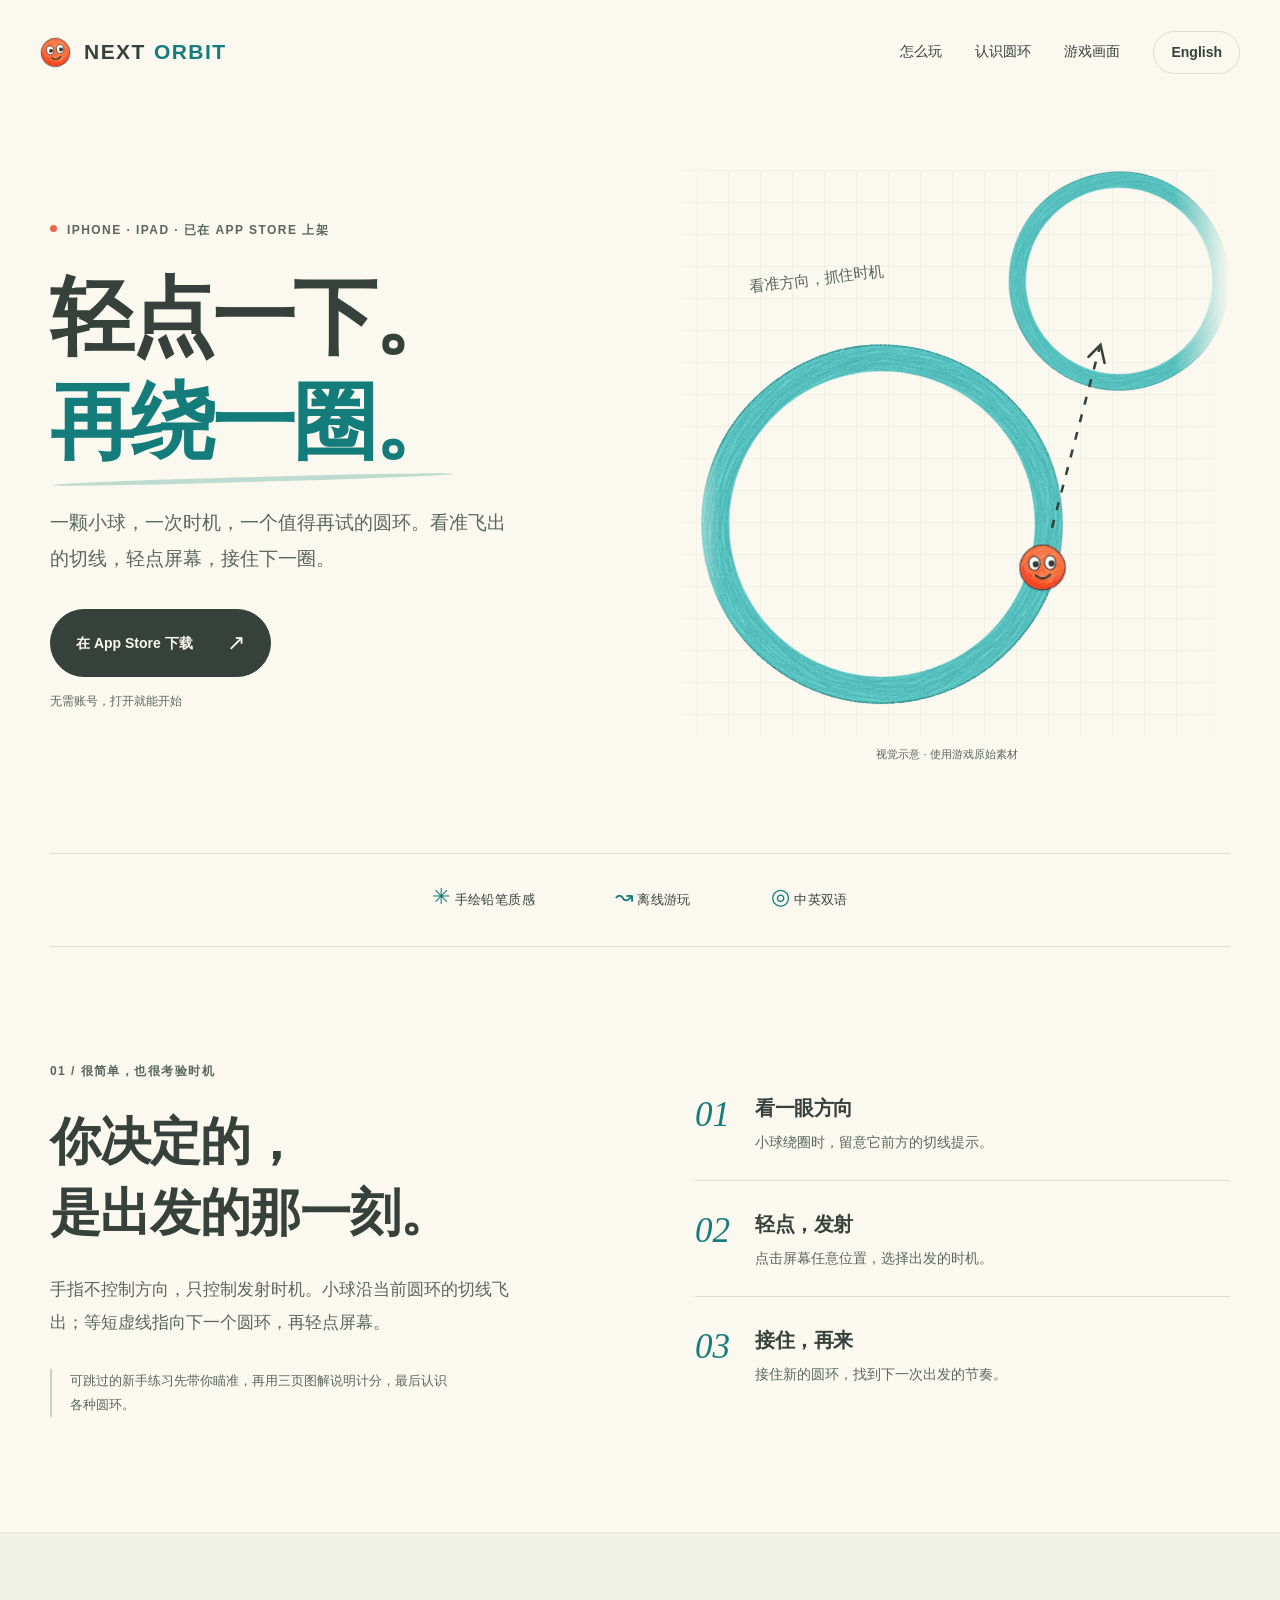
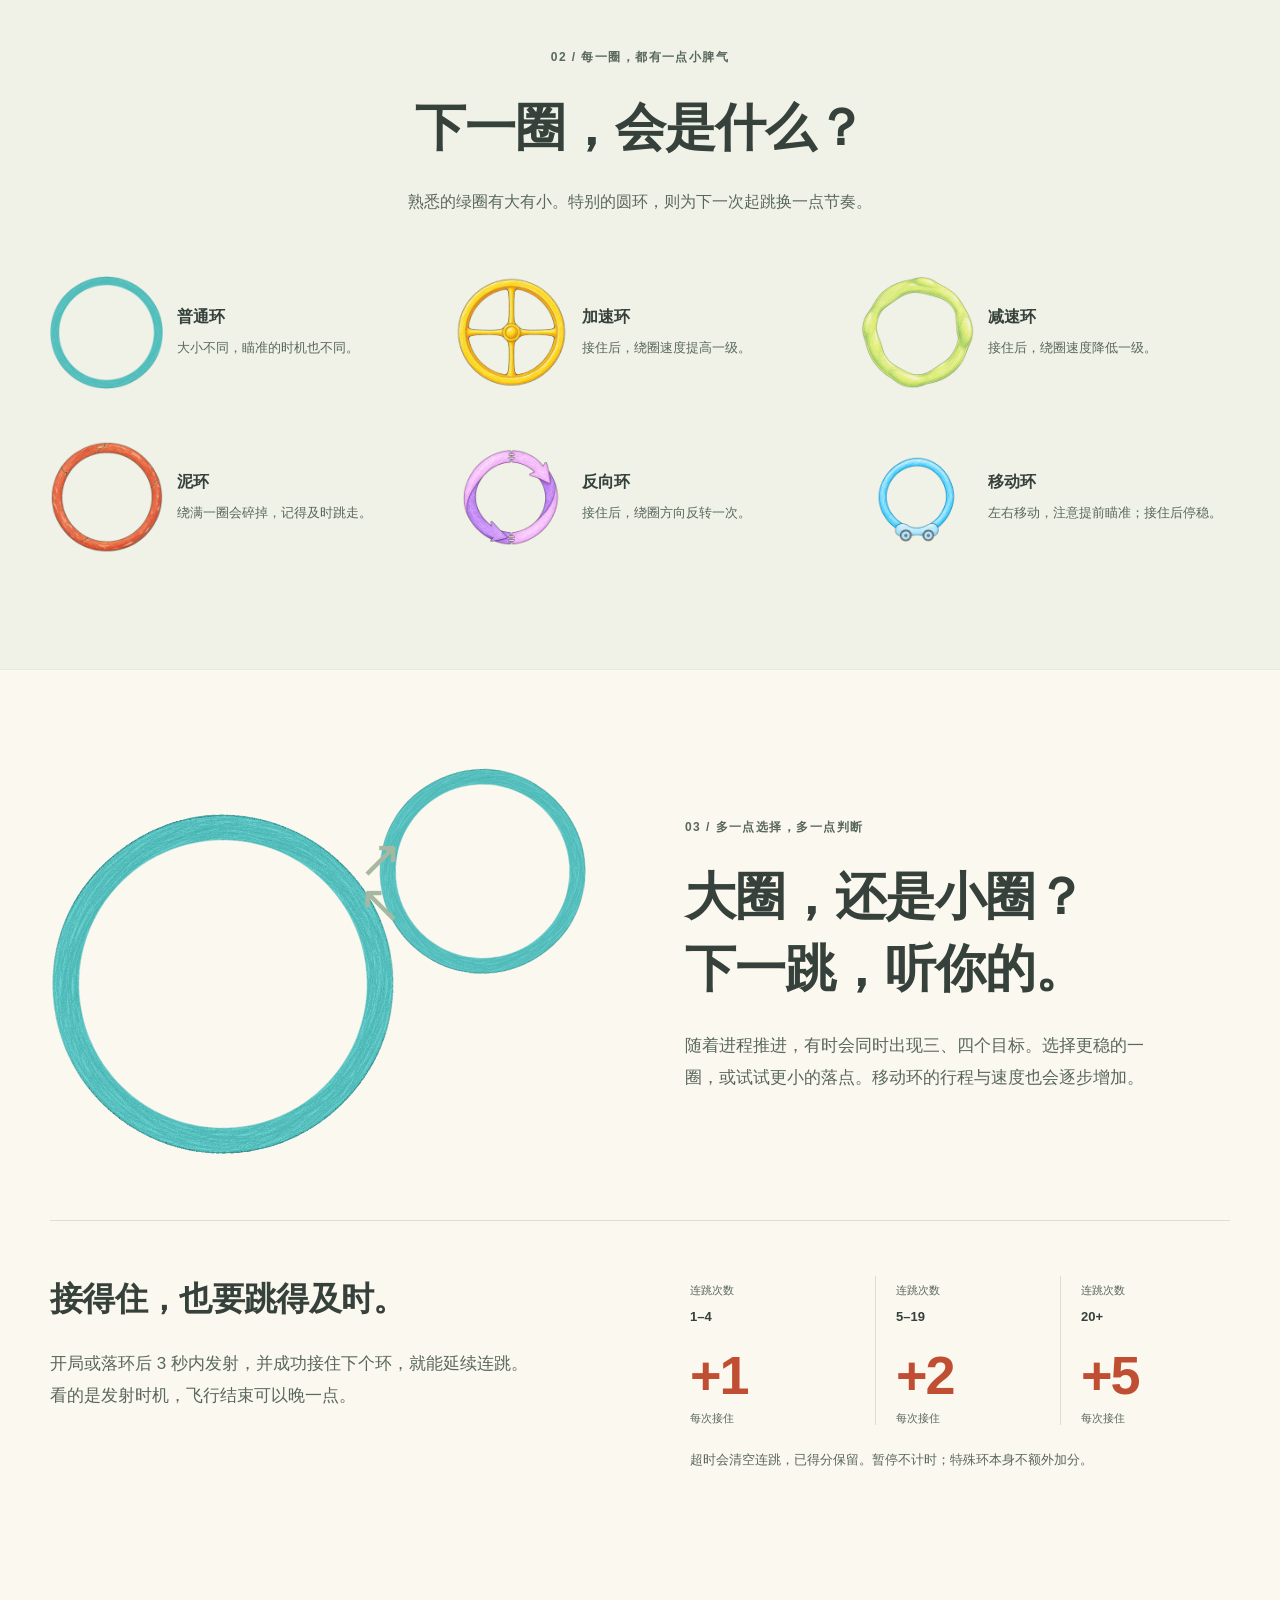
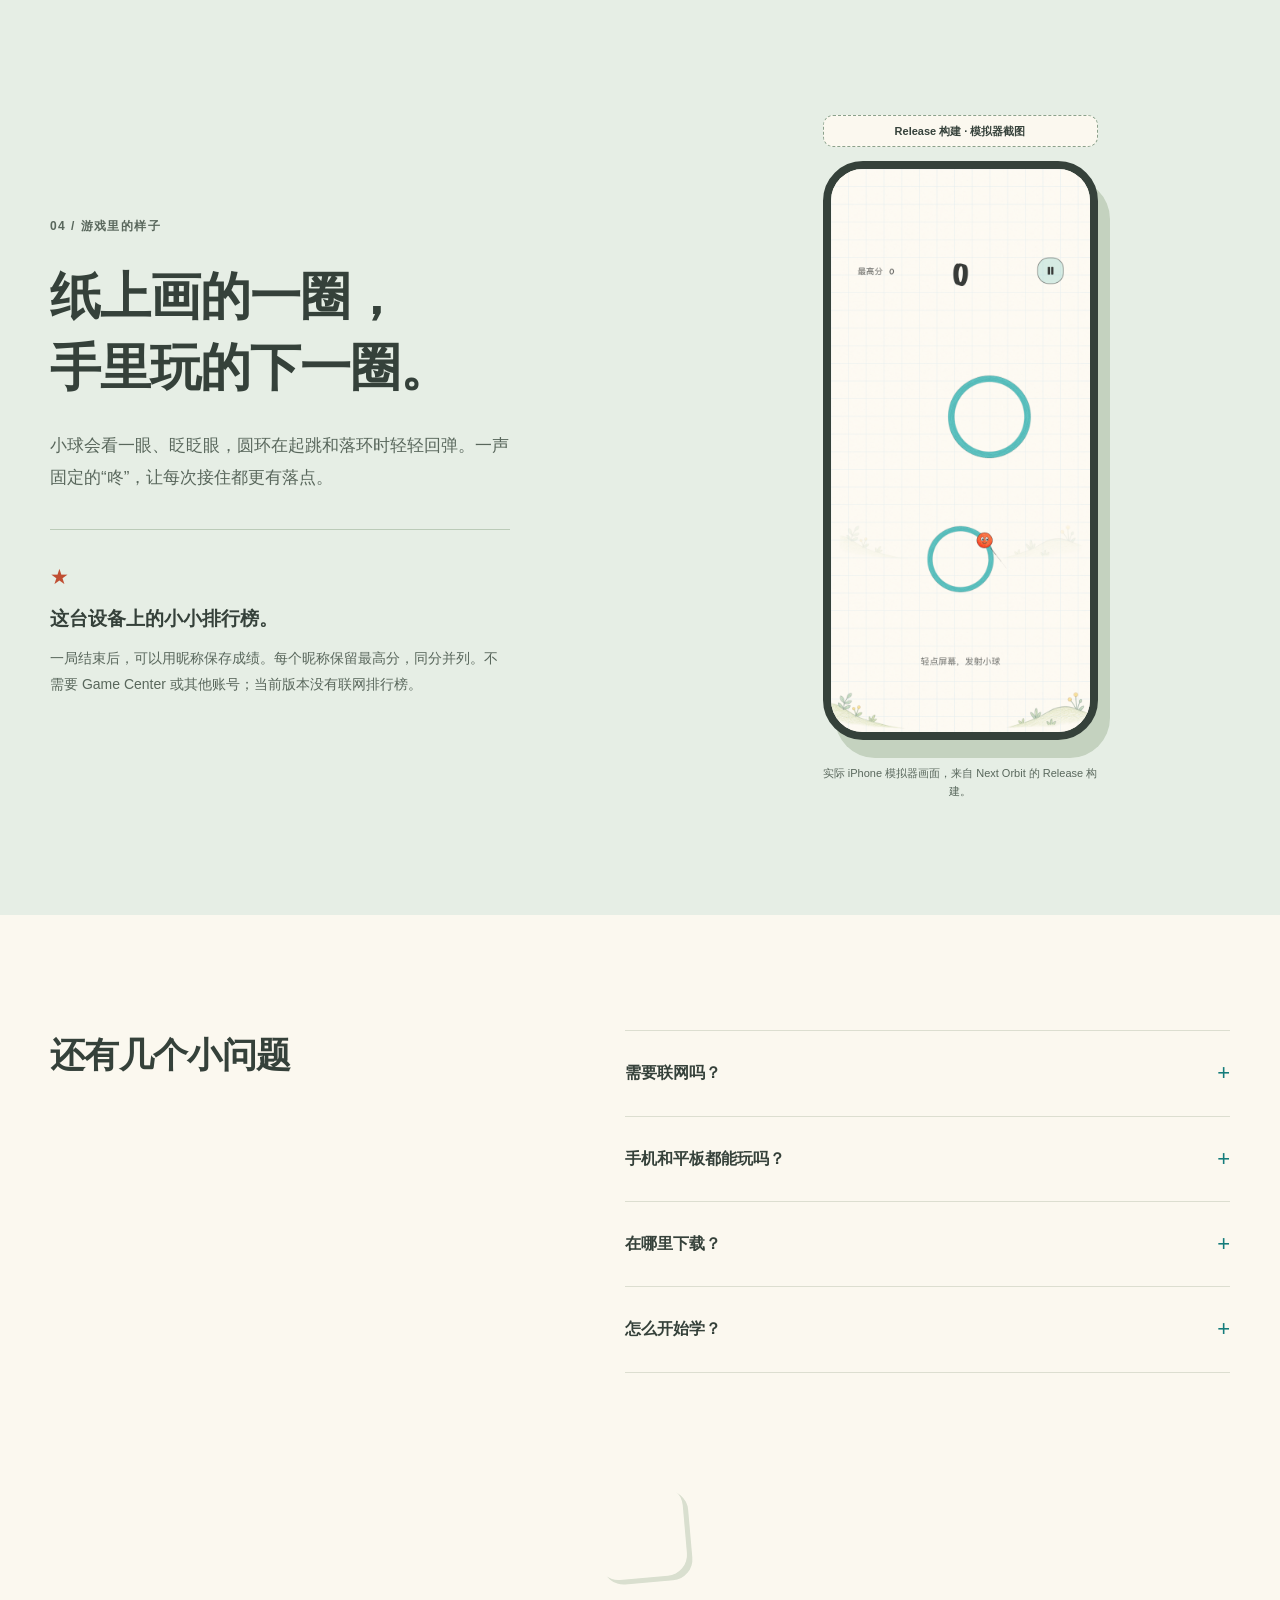
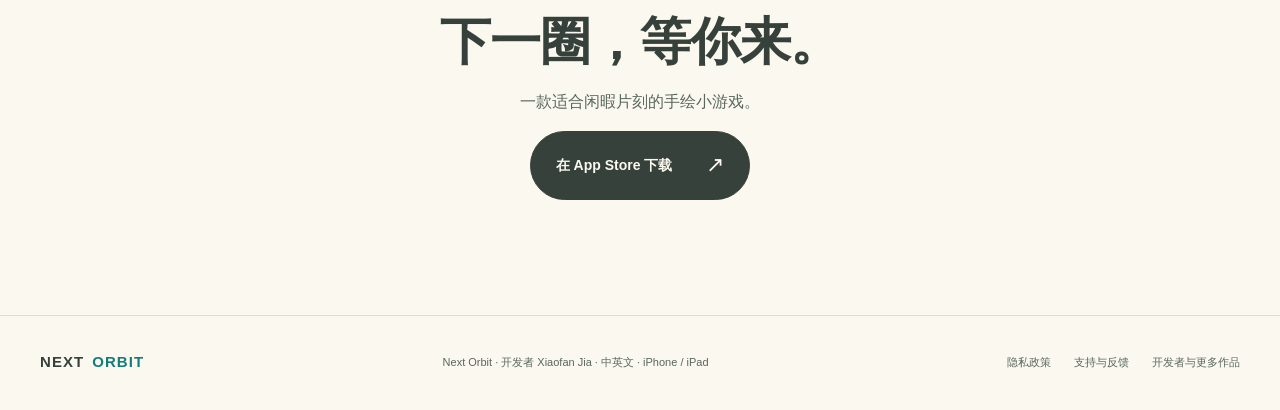
==== commit a9741ad6: "Link public support pages to developer's projects" ====
--- a/index.html
+++ b/index.html
@@ -1 +1 @@
-<!doctype html><html lang="zh-Hans"><head><meta charset="utf-8"><meta name="viewport" content="width=device-width,initial-scale=1"><meta name="description" content="Next Orbit 是一款 iPhone 与 iPad 上的手绘圆环跳跃游戏。看准切线，轻点发射，挑战自己的本地纪录。"><meta name="color-scheme" content="light"><meta http-equiv="Content-Security-Policy" content="default-src 'self'; img-src 'self' data:; style-src 'self'; script-src 'self'; connect-src 'none'; object-src 'none'; base-uri 'none'; form-action 'none'"><title>Next Orbit · 轻点一下，再绕一圈</title><link rel="icon" href="assets/web/favicon.png"><link rel="stylesheet" href="style.css"><link rel="alternate" hreflang="zh-Hans" href="index.html"><link rel="alternate" hreflang="en" href="en.html"></head><body><a class="skip" href="#main">跳到正文</a><header class="site-header"><a class="brand" href="index.html" aria-label="Next Orbit"><span class="brand-dot"><img src="assets/web/ball-body.png" alt=""><img src="assets/face-calm.svg" alt=""></span>NEXT <span>ORBIT</span></a><nav aria-label="主导航"><a href="#how">怎么玩</a><a href="#rings">认识圆环</a><a href="#screens">游戏画面</a><a class="language" href="en.html" lang="en">English</a></nav></header><main id="main"><section class="hero wrap"><div class="hero-copy"><p class="eyebrow"><i></i>iPhone · iPad · 已在 App Store 上架</p><h1>轻点一下。<br><span>再绕一圈。</span></h1><p class="lead">一颗小球，一次时机，一个值得再试的圆环。看准飞出的切线，轻点屏幕，接住下一圈。</p><a class="button" href="https://apps.apple.com/us/app/next-orbit/id6831305559">在 App Store 下载<span aria-hidden="true">↗</span></a><p class="small-note">无需账号，打开就能开始</p></div><figure class="hero-art"><div class="hero-art-drawing"><img class="hero-ring" src="assets/web/ring-green.png" alt="" width="360" height="360"><img class="next-ring" src="assets/web/ring-green.png" alt="" width="220" height="220"><svg viewBox="0 0 560 560" aria-hidden="true"><path d="M384 354 L431 176" fill="none" stroke="#36413c" stroke-width="2.5" stroke-dasharray="8 10"/><path d="M420 185 L432 173 L436 191" fill="none" stroke="#36413c" stroke-width="2.5" stroke-linecap="round"/></svg><span class="hero-ball"><img src="assets/web/ball-body.png" alt=""><img src="assets/face-calm.svg" alt=""></span><span class="pencil-note">看准方向，抓住时机</span></div><figcaption>视觉示意 · 使用游戏原始素材</figcaption></figure></section><div class="trait-strip wrap"><span>✳ 手绘铅笔质感</span><span>↝ 离线游玩</span><span>◎ 中英双语</span></div><section id="how" class="how section wrap"><div><p class="eyebrow">01 / 很简单，也很考验时机</p><h2>你决定的，<br>是出发的那一刻。</h2><p class="body-copy">手指不控制方向，只控制发射时机。小球沿当前圆环的切线飞出；等短虚线指向下一个圆环，再轻点屏幕。</p><p class="muted">可跳过的新手练习先带你瞄准，再用三页图解说明计分，最后认识各种圆环。</p></div><ol class="steps"><li><span>01</span><div><h3>看一眼方向</h3><p>小球绕圈时，留意它前方的切线提示。</p></div></li><li><span>02</span><div><h3>轻点，发射</h3><p>点击屏幕任意位置，选择出发的时机。</p></div></li><li><span>03</span><div><h3>接住，再来</h3><p>接住新的圆环，找到下一次出发的节奏。</p></div></li></ol></section><section id="rings" class="rings section"><div class="wrap"><p class="eyebrow">02 / 每一圈，都有一点小脾气</p><h2>下一圈，会是什么？</h2><p class="section-intro">熟悉的绿圈有大有小。特别的圆环，则为下一次起跳换一点节奏。</p><div class="ring-grid"><article class="ring-card"><img src="assets/web/ring-green.png" alt="" width="150" height="150" loading="lazy"><div><h3>普通环</h3><p>大小不同，瞄准的时机也不同。</p></div></article><article class="ring-card"><img src="assets/web/ring-accelerate.png" alt="" width="150" height="150" loading="lazy"><div><h3>加速环</h3><p>接住后，绕圈速度提高一级。</p></div></article><article class="ring-card"><img src="assets/web/ring-slow.png" alt="" width="150" height="150" loading="lazy"><div><h3>减速环</h3><p>接住后，绕圈速度降低一级。</p></div></article><article class="ring-card"><img src="assets/web/ring-clay.png" alt="" width="150" height="150" loading="lazy"><div><h3>泥环</h3><p>绕满一圈会碎掉，记得及时跳走。</p></div></article><article class="ring-card"><img src="assets/web/ring-reverse.png" alt="" width="150" height="150" loading="lazy"><div><h3>反向环</h3><p>接住后，绕圈方向反转一次。</p></div></article><article class="ring-card"><img src="assets/web/ring-moving.png" alt="" width="150" height="150" loading="lazy"><div><h3>移动环</h3><p>左右移动，注意提前瞄准；接住后停稳。</p></div></article></div></div></section><section class="choices section wrap"><div class="choice-art" aria-hidden="true"><img class="choice-large" src="assets/web/ring-green.png" alt="" loading="lazy"><img class="choice-small" src="assets/web/ring-green.png" alt="" loading="lazy"><span class="choice-scribble">↗<br>↖</span></div><div><p class="eyebrow">03 / 多一点选择，多一点判断</p><h2>大圈，还是小圈？<br>下一跳，听你的。</h2><p class="body-copy">随着进程推进，有时会同时出现三、四个目标。选择更稳的一圈，或试试更小的落点。移动环的行程与速度也会逐步增加。</p></div></section><section class="score section wrap"><div><h2>接得住，也要跳得及时。</h2><p class="body-copy">开局或落环后 3 秒内发射，并成功接住下个环，就能延续连跳。看的是发射时机，飞行结束可以晚一点。</p></div><div><div class="score-table"><div><span>连跳次数<b class="combo-range">1–4</b></span><strong>+1<small>每次接住</small></strong></div><div><span>连跳次数<b class="combo-range">5–19</b></span><strong>+2<small>每次接住</small></strong></div><div><span>连跳次数<b class="combo-range">20+</b></span><strong>+5<small>每次接住</small></strong></div></div><p class="muted">超时会清空连跳，已得分保留。暂停不计时；特殊环本身不额外加分。</p></div></section><section id="screens" class="screens section"><div class="wrap screen-layout"><div class="screen-copy"><p class="eyebrow">04 / 游戏里的样子</p><h2>纸上画的一圈，<br>手里玩的下一圈。</h2><p class="body-copy">小球会看一眼、眨眨眼，圆环在起跳和落环时轻轻回弹。一声固定的“咚”，让每次接住都更有落点。</p><div class="local-note"><span aria-hidden="true">★</span><h3>这台设备上的小小排行榜。</h3><p>一局结束后，可以用昵称保存成绩。每个昵称保留最高分，同分并列。不需要 Game Center 或其他账号；当前版本没有联网排行榜。</p></div></div><figure class="phone"><span class="screenshot-status">Release 构建 · 模拟器截图</span><img src="assets/web/screen-game-zh-release.png" alt="Next Orbit Release 构建的实际 iPhone 模拟器游戏画面" width="600" height="1304" loading="lazy"><figcaption>实际 iPhone 模拟器画面，来自 Next Orbit 的 Release 构建。</figcaption></figure></div></section><section class="faq section wrap"><h2>还有几个小问题</h2><div><details><summary>需要联网吗？<span aria-hidden="true">+</span></summary><p>游戏本身可以离线游玩。当前版本没有账号登录、联网成绩上传或云同步功能。</p></details><details><summary>手机和平板都能玩吗？<span aria-hidden="true">+</span></summary><p>当前支持 iOS / iPadOS 17 及以上的 iPhone 与 iPad。iPhone 使用竖屏，iPad 支持横竖屏。</p></details><details><summary>在哪里下载？<span aria-hidden="true">+</span></summary><p>Next Orbit 已在 App Store 上架，支持 iPhone 和 iPad。<a href="https://apps.apple.com/us/app/next-orbit/id6831305559">前往 App Store 下载</a>。</p></details><details><summary>怎么开始学？<span aria-hidden="true">+</span></summary><p>首次开始时有一个可跳过的小教程。之后也可以从菜单里的“玩法教学”重新打开，练习不会改动你的正式成绩。</p></details></div></section><section class="closing section wrap"><img src="assets/web/app-icon.png" alt="" width="90" height="90" loading="lazy"><h2>下一圈，等你来。</h2><p>一款适合闲暇片刻的手绘小游戏。</p><a class="button" href="https://apps.apple.com/us/app/next-orbit/id6831305559">在 App Store 下载<span aria-hidden="true">↗</span></a></section></main><footer><a class="brand" href="index.html">NEXT <span>ORBIT</span></a><p>Next Orbit · 开发者 Xiaofan Jia · 中英文 · iPhone / iPad</p><div><a href="privacy.html">隐私政策</a><a href="support.html">支持与反馈</a></div></footer></body></html>+<!doctype html><html lang="zh-Hans"><head><meta charset="utf-8"><meta name="viewport" content="width=device-width,initial-scale=1"><meta name="description" content="Next Orbit 是一款 iPhone 与 iPad 上的手绘圆环跳跃游戏。看准切线，轻点发射，挑战自己的本地纪录。"><meta name="color-scheme" content="light"><meta http-equiv="Content-Security-Policy" content="default-src 'self'; img-src 'self' data:; style-src 'self'; script-src 'self'; connect-src 'none'; object-src 'none'; base-uri 'none'; form-action 'none'"><title>Next Orbit · 轻点一下，再绕一圈</title><link rel="icon" href="assets/web/favicon.png"><link rel="stylesheet" href="style.css"><link rel="alternate" hreflang="zh-Hans" href="index.html"><link rel="alternate" hreflang="en" href="en.html"></head><body><a class="skip" href="#main">跳到正文</a><header class="site-header"><a class="brand" href="index.html" aria-label="Next Orbit"><span class="brand-dot"><img src="assets/web/ball-body.png" alt=""><img src="assets/face-calm.svg" alt=""></span>NEXT <span>ORBIT</span></a><nav aria-label="主导航"><a href="#how">怎么玩</a><a href="#rings">认识圆环</a><a href="#screens">游戏画面</a><a class="language" href="en.html" lang="en">English</a></nav></header><main id="main"><section class="hero wrap"><div class="hero-copy"><p class="eyebrow"><i></i>iPhone · iPad · 已在 App Store 上架</p><h1>轻点一下。<br><span>再绕一圈。</span></h1><p class="lead">一颗小球，一次时机，一个值得再试的圆环。看准飞出的切线，轻点屏幕，接住下一圈。</p><a class="button" href="https://apps.apple.com/us/app/next-orbit/id6831305559">在 App Store 下载<span aria-hidden="true">↗</span></a><p class="small-note">无需账号，打开就能开始</p></div><figure class="hero-art"><div class="hero-art-drawing"><img class="hero-ring" src="assets/web/ring-green.png" alt="" width="360" height="360"><img class="next-ring" src="assets/web/ring-green.png" alt="" width="220" height="220"><svg viewBox="0 0 560 560" aria-hidden="true"><path d="M384 354 L431 176" fill="none" stroke="#36413c" stroke-width="2.5" stroke-dasharray="8 10"/><path d="M420 185 L432 173 L436 191" fill="none" stroke="#36413c" stroke-width="2.5" stroke-linecap="round"/></svg><span class="hero-ball"><img src="assets/web/ball-body.png" alt=""><img src="assets/face-calm.svg" alt=""></span><span class="pencil-note">看准方向，抓住时机</span></div><figcaption>视觉示意 · 使用游戏原始素材</figcaption></figure></section><div class="trait-strip wrap"><span>✳ 手绘铅笔质感</span><span>↝ 离线游玩</span><span>◎ 中英双语</span></div><section id="how" class="how section wrap"><div><p class="eyebrow">01 / 很简单，也很考验时机</p><h2>你决定的，<br>是出发的那一刻。</h2><p class="body-copy">手指不控制方向，只控制发射时机。小球沿当前圆环的切线飞出；等短虚线指向下一个圆环，再轻点屏幕。</p><p class="muted">可跳过的新手练习先带你瞄准，再用三页图解说明计分，最后认识各种圆环。</p></div><ol class="steps"><li><span>01</span><div><h3>看一眼方向</h3><p>小球绕圈时，留意它前方的切线提示。</p></div></li><li><span>02</span><div><h3>轻点，发射</h3><p>点击屏幕任意位置，选择出发的时机。</p></div></li><li><span>03</span><div><h3>接住，再来</h3><p>接住新的圆环，找到下一次出发的节奏。</p></div></li></ol></section><section id="rings" class="rings section"><div class="wrap"><p class="eyebrow">02 / 每一圈，都有一点小脾气</p><h2>下一圈，会是什么？</h2><p class="section-intro">熟悉的绿圈有大有小。特别的圆环，则为下一次起跳换一点节奏。</p><div class="ring-grid"><article class="ring-card"><img src="assets/web/ring-green.png" alt="" width="150" height="150" loading="lazy"><div><h3>普通环</h3><p>大小不同，瞄准的时机也不同。</p></div></article><article class="ring-card"><img src="assets/web/ring-accelerate.png" alt="" width="150" height="150" loading="lazy"><div><h3>加速环</h3><p>接住后，绕圈速度提高一级。</p></div></article><article class="ring-card"><img src="assets/web/ring-slow.png" alt="" width="150" height="150" loading="lazy"><div><h3>减速环</h3><p>接住后，绕圈速度降低一级。</p></div></article><article class="ring-card"><img src="assets/web/ring-clay.png" alt="" width="150" height="150" loading="lazy"><div><h3>泥环</h3><p>绕满一圈会碎掉，记得及时跳走。</p></div></article><article class="ring-card"><img src="assets/web/ring-reverse.png" alt="" width="150" height="150" loading="lazy"><div><h3>反向环</h3><p>接住后，绕圈方向反转一次。</p></div></article><article class="ring-card"><img src="assets/web/ring-moving.png" alt="" width="150" height="150" loading="lazy"><div><h3>移动环</h3><p>左右移动，注意提前瞄准；接住后停稳。</p></div></article></div></div></section><section class="choices section wrap"><div class="choice-art" aria-hidden="true"><img class="choice-large" src="assets/web/ring-green.png" alt="" loading="lazy"><img class="choice-small" src="assets/web/ring-green.png" alt="" loading="lazy"><span class="choice-scribble">↗<br>↖</span></div><div><p class="eyebrow">03 / 多一点选择，多一点判断</p><h2>大圈，还是小圈？<br>下一跳，听你的。</h2><p class="body-copy">随着进程推进，有时会同时出现三、四个目标。选择更稳的一圈，或试试更小的落点。移动环的行程与速度也会逐步增加。</p></div></section><section class="score section wrap"><div><h2>接得住，也要跳得及时。</h2><p class="body-copy">开局或落环后 3 秒内发射，并成功接住下个环，就能延续连跳。看的是发射时机，飞行结束可以晚一点。</p></div><div><div class="score-table"><div><span>连跳次数<b class="combo-range">1–4</b></span><strong>+1<small>每次接住</small></strong></div><div><span>连跳次数<b class="combo-range">5–19</b></span><strong>+2<small>每次接住</small></strong></div><div><span>连跳次数<b class="combo-range">20+</b></span><strong>+5<small>每次接住</small></strong></div></div><p class="muted">超时会清空连跳，已得分保留。暂停不计时；特殊环本身不额外加分。</p></div></section><section id="screens" class="screens section"><div class="wrap screen-layout"><div class="screen-copy"><p class="eyebrow">04 / 游戏里的样子</p><h2>纸上画的一圈，<br>手里玩的下一圈。</h2><p class="body-copy">小球会看一眼、眨眨眼，圆环在起跳和落环时轻轻回弹。一声固定的“咚”，让每次接住都更有落点。</p><div class="local-note"><span aria-hidden="true">★</span><h3>这台设备上的小小排行榜。</h3><p>一局结束后，可以用昵称保存成绩。每个昵称保留最高分，同分并列。不需要 Game Center 或其他账号；当前版本没有联网排行榜。</p></div></div><figure class="phone"><span class="screenshot-status">Release 构建 · 模拟器截图</span><img src="assets/web/screen-game-zh-release.png" alt="Next Orbit Release 构建的实际 iPhone 模拟器游戏画面" width="600" height="1304" loading="lazy"><figcaption>实际 iPhone 模拟器画面，来自 Next Orbit 的 Release 构建。</figcaption></figure></div></section><section class="faq section wrap"><h2>还有几个小问题</h2><div><details><summary>需要联网吗？<span aria-hidden="true">+</span></summary><p>游戏本身可以离线游玩。当前版本没有账号登录、联网成绩上传或云同步功能。</p></details><details><summary>手机和平板都能玩吗？<span aria-hidden="true">+</span></summary><p>当前支持 iOS / iPadOS 17 及以上的 iPhone 与 iPad。iPhone 使用竖屏，iPad 支持横竖屏。</p></details><details><summary>在哪里下载？<span aria-hidden="true">+</span></summary><p>Next Orbit 已在 App Store 上架，支持 iPhone 和 iPad。<a href="https://apps.apple.com/us/app/next-orbit/id6831305559">前往 App Store 下载</a>。</p></details><details><summary>怎么开始学？<span aria-hidden="true">+</span></summary><p>首次开始时有一个可跳过的小教程。之后也可以从菜单里的“玩法教学”重新打开，练习不会改动你的正式成绩。</p></details></div></section><section class="closing section wrap"><img src="assets/web/app-icon.png" alt="" width="90" height="90" loading="lazy"><h2>下一圈，等你来。</h2><p>一款适合闲暇片刻的手绘小游戏。</p><a class="button" href="https://apps.apple.com/us/app/next-orbit/id6831305559">在 App Store 下载<span aria-hidden="true">↗</span></a></section></main><footer><a class="brand" href="index.html">NEXT <span>ORBIT</span></a><p>Next Orbit · 开发者 Xiaofan Jia · 中英文 · iPhone / iPad</p><div><a href="privacy.html">隐私政策</a><a href="support.html">支持与反馈</a><a href="https://jiaxiaofan.net/zh/">开发者与更多作品</a></div></footer></body></html>
